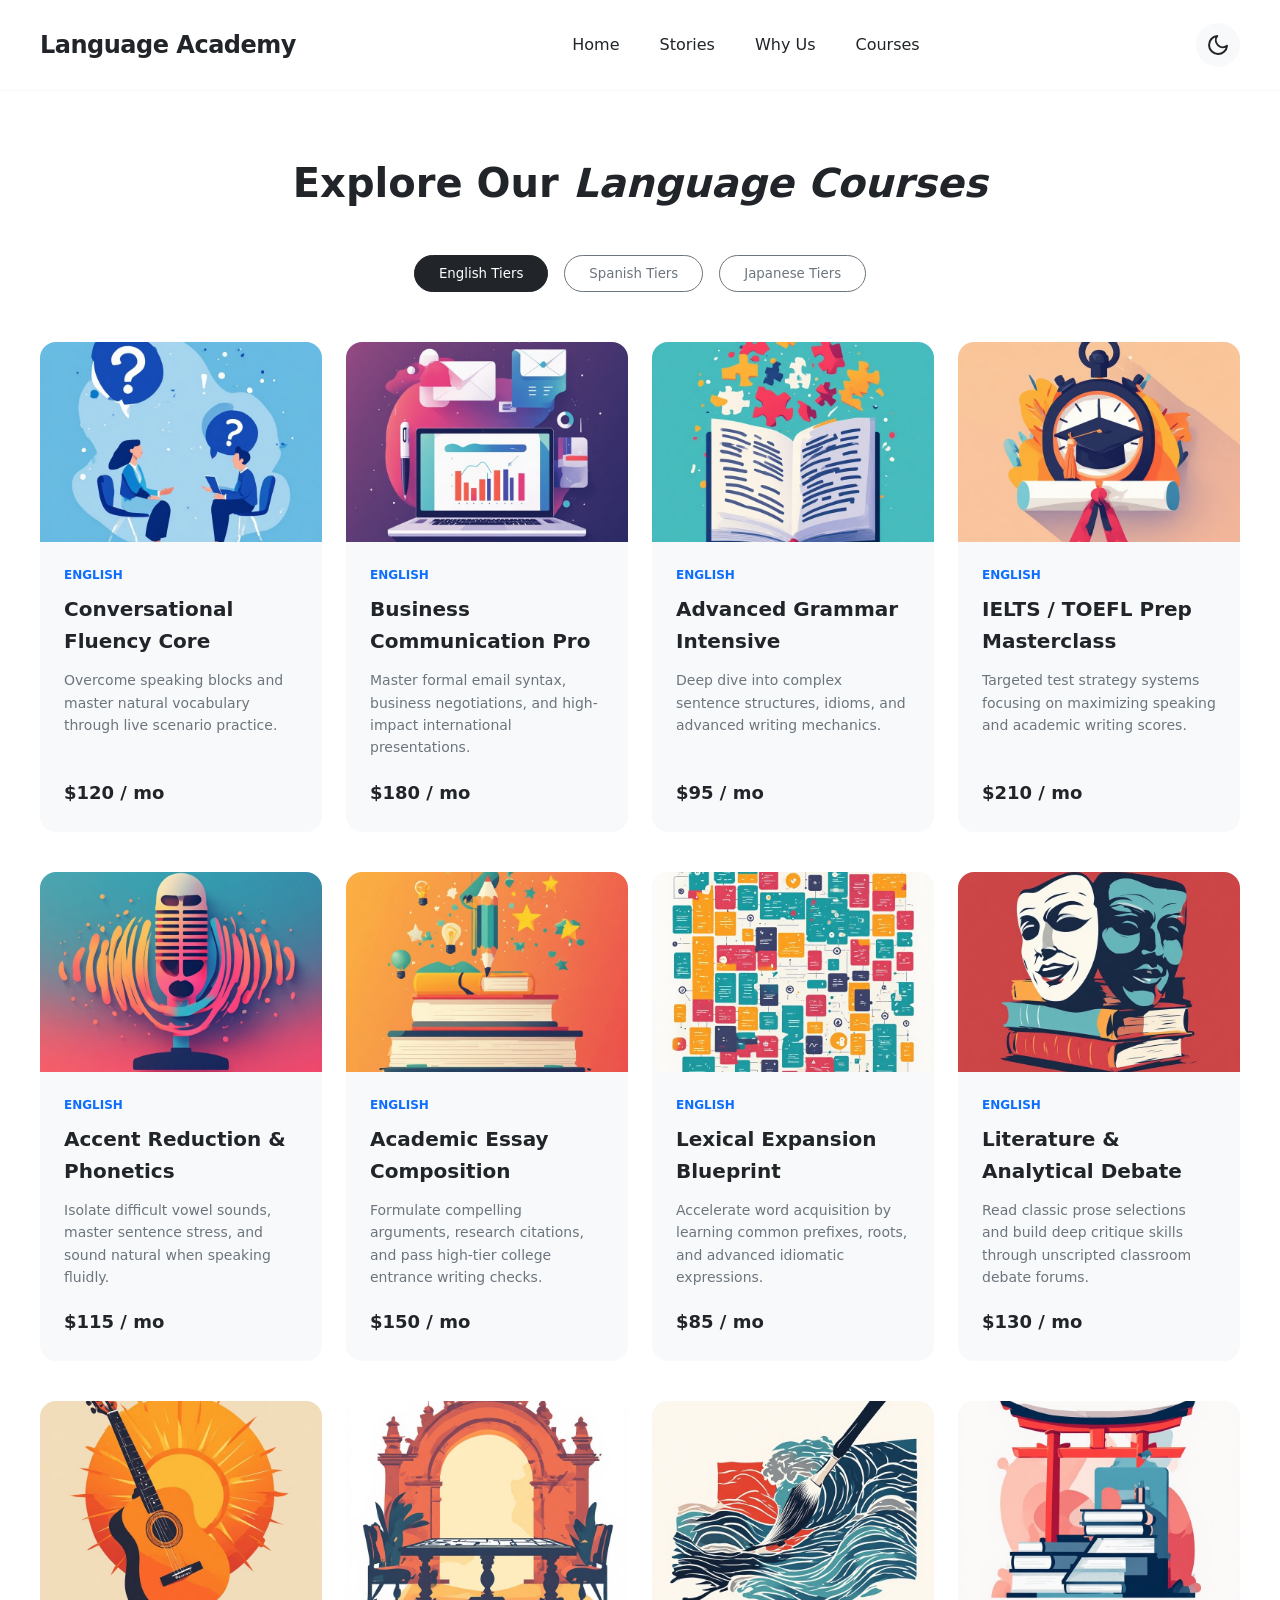
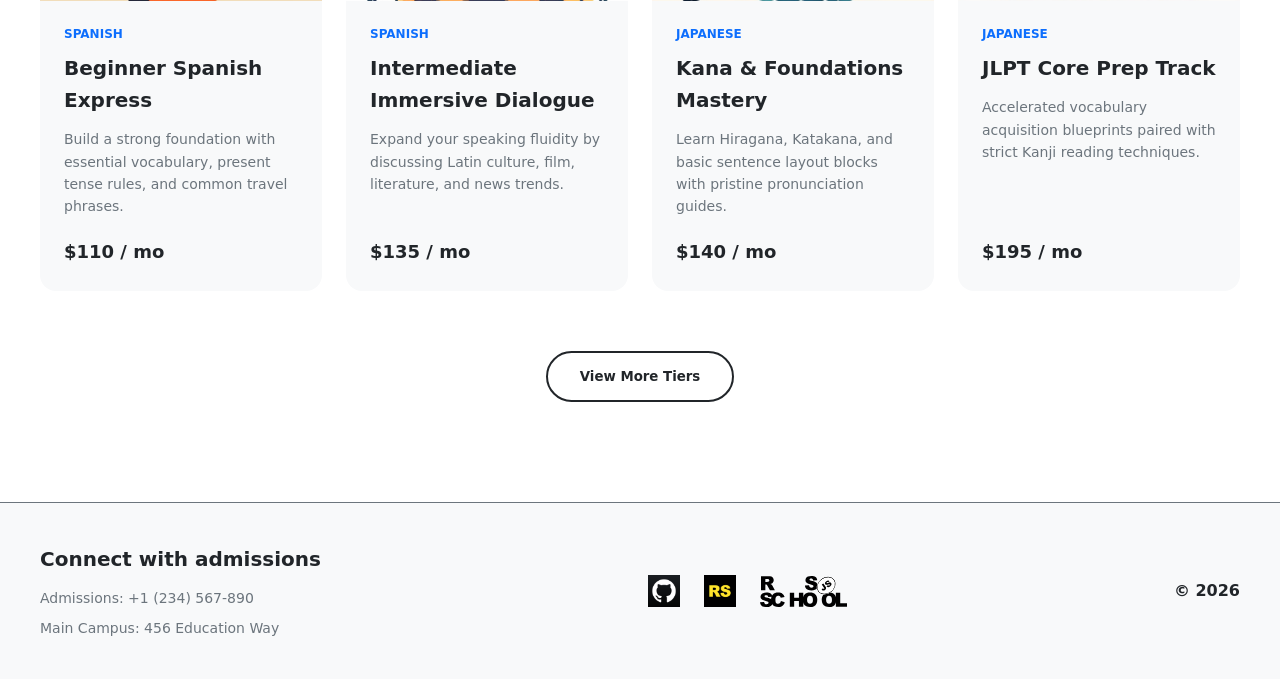
==== language-academy/catalog.html @ f816a1fc "style: add unique course card illustrations" ====
<!DOCTYPE html>
<html lang="en" data-theme="light">
<head>
  <meta charset="UTF-8">
  <meta name="viewport" content="width=device-width, initial-scale=1.0">
  <title>Language Academy - Courses</title>
  <link rel="icon" type="image/png" href="./favicon.png">
  <link rel="stylesheet" href="./css/style.css">
  <script>
    const savedTheme = localStorage.getItem('app-theme') || 'light';
    document.documentElement.setAttribute('data-theme', savedTheme);
  </script>
</head>
<body>

  <header class="header">
    <div class="container header__container">
      <a href="index.html" class="header__logo">Language Academy</a>
      
      <nav class="header__nav">
        <ul class="header__nav-list">
          <li><a href="index.html#hero" class="header__nav-link">Home</a></li>
          <li><a href="index.html#testimonials" class="header__nav-link">Stories</a></li>
          <li><a href="index.html#benefits" class="header__nav-link">Why Us</a></li>
          <li><a href="catalog.html" class="header__nav-link">Courses</a></li>
        </ul>
      </nav>

      <div class="header__controls">
        <button id="theme-btn" class="theme-toggle" aria-label="Toggle display theme">
          <svg class="theme-icon theme-icon--moon" xmlns="http://www.w3.org/2000/svg" viewBox="0 0 24 24" fill="none" stroke="currentColor" stroke-width="2" stroke-linecap="round" stroke-linejoin='round'>
            <path d="M21 12.79A9 9 0 1 1 11.21 3 7 7 0 0 0 21 12.79z"></path>
          </svg>
          <svg class="theme-icon theme-icon--sun" xmlns="http://www.w3.org/2000/svg" viewBox="0 0 24 24" fill="none" stroke="currentColor" stroke-width="2" stroke-linecap="round" stroke-linejoin="round">
            <circle cx="12" cy="12" r="5"></circle>
            <line x1="12" y1="1" x2="12" y2="3"></line>
            <line x1="12" y1="21" x2="12" y2="23"></line>
            <line x1="4.22" y1="4.22" x2="5.64" y2="5.64"></line>
            <line x1="18.36" y1="18.36" x2="19.78" y2="19.78"></line>
            <line x1="1" y1="12" x2="3" y2="12"></line>
            <line x1="21" y1="12" x2="23" y2="12"></line>
            <line x1="4.22" y1="19.78" x2="5.64" y2="18.36"></line>
            <line x1="18.36" y1="5.64" x2="19.78" y2="4.22"></line>
          </svg>
        </button>
        <button class="burger-btn" aria-label="Open mobile navigation menu" aria-expanded="false">
          <span class="burger-btn__line"></span>
          <span class="burger-btn__line"></span>
        </button>
      </div>
    </div>
  </header>

  <main class="main">
    <section class="catalog">
      <div class="container catalog__container">
        <h1 class="catalog__title">Explore Our <em>Language Courses</em></h1>

        <div class="catalog__categories">
          <button class="category-btn active" data-category="english">English Tiers</button>
          <button class="category-btn" data-category="spanish">Spanish Tiers</button>
          <button class="category-btn" data-category="japanese">Japanese Tiers</button>
        </div>

        <div class="catalog__grid">
          <article class="card">
            <div class="card__img-wrapper">
              <img src="./assets/img/cards/image01.jpg" alt="English Speaking Class Session">
            </div>
            <div class="card__content">
              <span class="card__tag">English</span>
              <h2 class="card__title">Conversational Fluency Core</h2>
              <p class="card__desc">Overcome speaking blocks and master natural vocabulary through live scenario practice.</p>
              <div class="card__footer">
                <span class="card__price">$120 / mo</span>
              </div>
            </div>
          </article>
          <article class="card">
            <div class="card__img-wrapper">
              <img src="./assets/img/cards/image02.jpg" alt="Business English Presentation Study">
            </div>
            <div class="card__content">
              <span class="card__tag">English</span>
              <h2 class="card__title">Business Communication Pro</h2>
              <p class="card__desc">Master formal email syntax, business negotiations, and high-impact international presentations.</p>
              <div class="card__footer">
                <span class="card__price">$180 / mo</span>
              </div>
            </div>
          </article>
          <article class="card">
            <div class="card__img-wrapper">
              <img src="./assets/img/cards/image03.jpg" alt="Grammar Intensive Writing Workshop">
            </div>
            <div class="card__content">
              <span class="card__tag">English</span>
              <h2 class="card__title">Advanced Grammar Intensive</h2>
              <p class="card__desc">Deep dive into complex sentence structures, idioms, and advanced writing mechanics.</p>
              <div class="card__footer">
                <span class="card__price">$95 / mo</span>
              </div>
            </div>
          </article>
          <article class="card">
            <div class="card__img-wrapper">
              <img src="./assets/img/cards/image04.jpg" alt="IELTS Exam Preparation Class">
            </div>
            <div class="card__content">
              <span class="card__tag">English</span>
              <h2 class="card__title">IELTS / TOEFL Prep Masterclass</h2>
              <p class="card__desc">Targeted test strategy systems focusing on maximizing speaking and academic writing scores.</p>
              <div class="card__footer">
                <span class="card__price">$210 / mo</span>
              </div>
            </div>
          </article>
          <article class="card">
            <div class="card__img-wrapper">
              <img src="./assets/img/cards/image05.jpg" alt="English Pronunciation Lab">
            </div>
            <div class="card__content">
              <span class="card__tag">English</span>
              <h2 class="card__title">Accent Reduction & Phonetics</h2>
              <p class="card__desc">Isolate difficult vowel sounds, master sentence stress, and sound natural when speaking fluidly.</p>
              <div class="card__footer">
                <span class="card__price">$115 / mo</span>
              </div>
            </div>
          </article>
          <article class="card">
            <div class="card__img-wrapper">
              <img src="./assets/img/cards/image06.jpg" alt="Academic English Writing">
            </div>
            <div class="card__content">
              <span class="card__tag">English</span>
              <h2 class="card__title">Academic Essay Composition</h2>
              <p class="card__desc">Formulate compelling arguments, research citations, and pass high-tier college entrance writing checks.</p>
              <div class="card__footer">
                <span class="card__price">$150 / mo</span>
              </div>
            </div>
          </article>
          <article class="card">
            <div class="card__img-wrapper">
              <img src="./assets/img/cards/image07.jpg" alt="English Vocabulary Booster">
            </div>
            <div class="card__content">
              <span class="card__tag">English</span>
              <h2 class="card__title">Lexical Expansion Blueprint</h2>
              <p class="card__desc">Accelerate word acquisition by learning common prefixes, roots, and advanced idiomatic expressions.</p>
              <div class="card__footer">
                <span class="card__price">$85 / mo</span>
              </div>
            </div>
          </article>
          <article class="card">
            <div class="card__img-wrapper">
              <img src="./assets/img/cards/image08.jpg" alt="English Creative Literature Seminar">
            </div>
            <div class="card__content">
              <span class="card__tag">English</span>
              <h2 class="card__title">Literature & Analytical Debate</h2>
              <p class="card__desc">Read classic prose selections and build deep critique skills through unscripted classroom debate forums.</p>
              <div class="card__footer">
                <span class="card__price">$130 / mo</span>
              </div>
            </div>
          </article>
          <article class="card">
            <div class="card__img-wrapper">
              <img src="./assets/img/cards/image09.jpg" alt="Spanish Beginner Class Circle">
            </div>
            <div class="card__content">
              <span class="card__tag">Spanish</span>
              <h2 class="card__title">Beginner Spanish Express</h2>
              <p class="card__desc">Build a strong foundation with essential vocabulary, present tense rules, and common travel phrases.</p>
              <div class="card__footer">
                <span class="card__price">$110 / mo</span>
              </div>
            </div>
          </article>
          <article class="card">
            <div class="card__img-wrapper">
              <img src="./assets/img/cards/image10.jpg" alt="Intermediate Spanish Discussion Groups">
            </div>
            <div class="card__content">
              <span class="card__tag">Spanish</span>
              <h2 class="card__title">Intermediate Immersive Dialogue</h2>
              <p class="card__desc">Expand your speaking fluidity by discussing Latin culture, film, literature, and news trends.</p>
              <div class="card__footer">
                <span class="card__price">$135 / mo</span>
              </div>
            </div>
          </article>
          <article class="card">
            <div class="card__img-wrapper">
              <img src="./assets/img/cards/image11.jpg" alt="Japanese Hiragana and Katakana Basics">
            </div>
            <div class="card__content">
              <span class="card__tag">Japanese</span>
              <h2 class="card__title">Kana & Foundations Mastery</h2>
              <p class="card__desc">Learn Hiragana, Katakana, and basic sentence layout blocks with pristine pronunciation guides.</p>
              <div class="card__footer">
                <span class="card__price">$140 / mo</span>
              </div>
            </div>
          </article>
          <article class="card">
            <div class="card__img-wrapper">
              <img src="./assets/img/cards/image12.jpg" alt="JLPT Test Prep Vocabulary Study">
            </div>
            <div class="card__content">
              <span class="card__tag">Japanese</span>
              <h2 class="card__title">JLPT Core Prep Track</h2>
              <p class="card__desc">Accelerated vocabulary acquisition blueprints paired with strict Kanji reading techniques.</p>
              <div class="card__footer">
                <span class="card__price">$195 / mo</span>
              </div>
            </div>
          </article>

        </div>
        <div class="catalog__pagination">
          <button class="btn btn--secondary" id="load-more-btn">View More Tiers</button>
        </div>

      </div>
    </section>
  </main>
  <footer class="footer">
    <div class="container footer__container">
      <div class="footer__info">
        <h2 class="footer__title">Connect with admissions</h2>
        <a href="tel:+1234567890" class="footer__link">Admissions: +1 (234) 567-890</a>
        <a href="https://www.google.com/maps/place/Big+Ben/@51.5007325,-0.1272003,17z/data=!3m2!4b1!5s0x47d8e55e300273ad:0x64ade3f4995c75cd!4m6!3m5!1s0x487604c38c8cd1d9:0xb78f2474b9a45aa9!8m2!3d51.5007292!4d-0.1246254!16zL20vMDI2eWRj?entry=ttu&g_ep=EgoyMDI2MDkyMC4wIKXMDSoASAFQAw%3D%3D" target="_blank" rel="noopener noreferrer" class="footer__link">Main Campus: 456 Education Way</a>
      </div>
      <div class="footer-links">
        <a href="https://github.com" target="_blank" rel="noopener noreferrer">
          <img src="./assets/img/footer/github-logo.png" alt="GitHub">
        </a>
        <a href="https://rs.school" target="_blank" rel="noopener noreferrer">
          <img src="./assets/img/footer/rs-school-logo.png" alt="RS School Preschool">
        </a>
        <a href="https://rs.school" target="_blank" rel="noopener noreferrer">
          <img src="./assets/img/footer/rs-school-label.svg" alt="RS School JS Course">
        </a>
      </div>
      <div class="footer-year">© 2026</div>
    </div>
  </footer>
  <script src="./js/theme.js"></script>
</body>
</html>
---- language-academy/css/style.css ----
:root {
  --bg-primary: #ffffff;
  --bg-secondary: #f8f9fa;
  --text-main: #212529;
  --text-muted: #6c757d;
  --btn-border: #6c757d;
  --accent-color: #0d6efd;
  --accent-hover: #0b5ed7;
  --transition-speed: 0.3s;
}

[data-theme="dark"] {
  --bg-primary: #121212;
  --bg-secondary: #1e1e1e;
  --text-main: #f8f9fa;
  --text-muted: #a0a0a0;
  --btn-border: #ffffff;
  --accent-color: #3985ff;
  --accent-hover: #5495ff;
}

* {
  box-sizing: border-box;
  margin: 0;
  padding: 0;
}

html {
  scroll-behavior: smooth;
}

body {
  background-color: var(--bg-primary);
  color: var(--text-main);
  font-family: 'Segoe UI', system-ui, -apple-system, sans-serif;
  line-height: 1.6;
  overflow-x: hidden;
  transition: background-color var(--transition-speed) ease, 
              color var(--transition-speed) ease;
}

.container {
  width: 100%;
  max-width: 1440px;
  margin: 0 auto;
  padding: 0 40px;
}

img {
  max-width: 100%;
  height: auto;
  display: block;
}

a {
  text-decoration: none;
  color: inherit;
}

button {
  cursor: pointer;
  border: none;
  background: none;
  font-family: inherit;
}

.header {
  position: sticky;
  top: 0;
  z-index: 100;
  background-color: var(--bg-primary);
  border-bottom: 1px solid var(--bg-secondary);
}

.header__container {
  display: flex;
  justify-content: space-between;
  align-items: center;
  height: 90px;
}

.header__logo {
  font-size: 24px;
  font-weight: 700;
  letter-spacing: -0.5px;
}

.header__nav-list {
  display: flex;
  list-style: none;
  gap: 40px;
}

.header__nav-link {
  font-weight: 500;
}

.header__controls {
  display: flex;
  align-items: center;
  gap: 20px;
}

.theme-toggle {
  width: 44px;
  height: 44px;
  border-radius: 50%;
  background-color: var(--bg-secondary);
  display: flex;
  align-items: center;
  justify-content: center;
  border: none;
}

.theme-icon {
  width: 24px;
  height: 24px;
  color: var(--text-main);
  transition: transform var(--transition-speed) ease;
}

[data-theme="light"] .theme-icon--sun {
  display: none;
}
[data-theme="light"] .theme-icon--moon {
  display: block;
}

[data-theme="dark"] .theme-icon--moon {
  display: none;
}
[data-theme="dark"] .theme-icon--sun {
  display: block;
}

@media (max-width: 768px) {
  .burger-btn {
    display: flex;
    flex-direction: column;
    justify-content: center;
    gap: 6px;
    width: 44px;
    height: 44px;
    align-items: center;
  }

  .burger-btn__line {
    width: 24px;
    height: 2px;
    background-color: var(--text-main);
    border-radius: 2px;
    display: block;
    transition: background-color var(--transition-speed) ease;
  }
}

.burger-btn {
  display: none;
}

.main {
  display: block;
}

.section {
  padding: 100px 0;
}

.section-title {
  font-size: 40px;
  font-weight: 700;
  margin-bottom: 40px;
  text-align: center;
}

.hero__container {
  display: flex;
  align-items: center;
  min-height: 500px;
}

.hero__content {
  max-width: 600px;
}

.hero__title {
  font-size: 56px;
  line-height: 1.15;
  margin-bottom: 24px;
}

.hero__description {
  font-size: 18px;
  color: var(--text-muted);
  margin-bottom: 32px;
}

.btn {
  display: inline-flex;
  align-items: center;
  justify-content: center;
  padding: 16px 32px;
  border-radius: 30px;
  font-weight: 600;
}

.btn--primary {
  background-color: var(--accent-color);
  color: #ffffff;
}

.slider {
  max-width: 800px;
  margin: 0 auto;
  position: relative;
}

.slide {
  background-color: var(--bg-secondary);
  padding: 40px;
  border-radius: 20px;
  text-align: center;
}

.slide__title {
  font-size: 22px;
  margin-bottom: 4px;
}

.slide__meta {
  font-size: 14px;
  color: var(--accent-color);
  display: block;
  margin-bottom: 20px;
}

.slide__text {
  font-size: 18px;
  font-style: italic;
}

.slider__controls {
  display: flex;
  justify-content: center;
  align-items: center;
  gap: 30px;
  margin-top: 30px;
}

.slider__pagination {
  display: flex;
  gap: 12px;
}

.slider__dot {
  width: 40px;
  height: 4px;
  background-color: var(--text-muted);
  opacity: 0.3;
  border-radius: 2px;
}

.slider__dot.active {
  opacity: 1;
  background-color: var(--accent-color);
}

.catalog {
  padding: 60px 0 100px;
}

.catalog__title {
  font-size: 40px;
  text-align: center;
  margin-bottom: 40px;
}

.catalog__categories {
  display: flex;
  justify-content: center;
  gap: 16px;
  margin-bottom: 50px;
}

.category-btn {
  padding: 10px 24px;
  border: 1px solid var(--btn-border);
  border-radius: 20px;
  font-weight: 500;
  color: var(--btn-border);
}

.category-btn.active {
  background-color: var(--text-main);
  color: var(--bg-primary);
  border-color: var(--text-main);
}

.catalog__grid {
  display: grid;
  grid-template-columns: repeat(4, 1fr);
  gap: 40px 24px;
  margin-bottom: 60px;
}

.card {
  background-color: var(--bg-secondary);
  border-radius: 16px;
  overflow: hidden;
  display: flex;
  flex-direction: column;
}

.card__img-wrapper img {
  width: 100%;
  height: 200px;
  object-fit: cover;
}

.card__content {
  padding: 24px;
  display: flex;
  flex-direction: column;
  flex-grow: 1;
}

.card__tag {
  font-size: 12px;
  font-weight: 700;
  text-transform: uppercase;
  color: var(--accent-color);
  margin-bottom: 8px;
}

.card__title {
  font-size: 20px;
  margin-bottom: 12px;
}

.card__desc {
  font-size: 14px;
  color: var(--text-muted);
  margin-bottom: 20px;
  flex-grow: 1;
}

.card__footer {
  font-weight: 700;
  font-size: 18px;
}

.catalog__pagination {
  display: flex;
  justify-content: center;
}

.footer {
  background-color: var(--bg-secondary);
  padding: 40px 0;
  border-top: 1px solid var(--text-muted);
}

.footer__container {
  display: flex;
  justify-content: space-between;
  align-items: center;
  flex-wrap: wrap;
  gap: 30px;
}

.footer__info {
  display: flex;
  flex-direction: column;
  gap: 8px;
}

.footer__title {
  font-size: 20px;
  margin-bottom: 4px;
}

.footer__link {
  font-size: 14px;
  color: var(--text-muted);
}

.footer-links {
  display: flex;
  align-items: center;
  gap: 24px;
}

.footer-links img {
  height: 32px;
  width: auto;
}

.footer-year {
  font-size: 16px;
  font-weight: 600;
}

@media (max-width: 768px) {
  .container {
    padding: 0 24px;
  }

  .header__container {
    height: 80px;
  }

  .header__nav {
    display: none;
  }

  .burger-btn {
    display: flex;
    flex-direction: column;
    justify-content: space-between;
    width: 28px;
    height: 18px;
  }

  .burger-btn__line {
    width: 100%;
    height: 2px;
    background-color: var(--text-main);
    border-radius: 2px;
  }

  .section {
    padding: 60px 0;
  }

  .hero__container {
    flex-direction: column;
    text-align: center;
    min-height: auto;
  }

  .hero__content {
    max-width: 100%;
  }

  .hero__title {
    font-size: 42px;
  }

  .catalog__grid {
    grid-template-columns: repeat(2, 1fr);
    gap: 30px 20px;
  }

  .footer__container {
    flex-direction: column;
    text-align: center;
    align-items: center;
    gap: 24px;
  }

  .footer__info {
    align-items: center;
  }
}

@media (max-width: 380px) {
  .container {
    padding: 0 16px;
  }

  .hero__title {
    font-size: 32px;
  }

  .hero__description {
    font-size: 16px;
  }

  .section-title {
    font-size: 28px;
  }

  .catalog__categories {
    flex-wrap: wrap;
    gap: 10px;
  }

  .category-btn {
    width: 100%;
    text-align: center;
  }

  .catalog__grid {
    grid-template-columns: 1fr;
    gap: 24px;
  }

  .slide {
    padding: 24px 16px;
  }

  .slide__text {
    font-size: 16px;
  }
}

.header__nav-link,
.theme-toggle,
.btn,
.category-btn,
.card,
.footer__link,
.footer-links a {
  transition: transform 0.25s cubic-bezier(0.25, 0.46, 0.45, 0.94),
              background-color 0.25s ease,
              color 0.25s ease,
              box-shadow 0.25s ease,
              opacity 0.25s ease;
}

.header__nav-link:hover {
  color: var(--accent-color);
  opacity: 0.85;
}

.theme-toggle:hover {
  background-color: var(--text-main);
}
.theme-toggle:hover .theme-icon {
  color: var(--bg-primary);
  transform: rotate(15deg);
}

.btn--primary:hover {
  background-color: var(--accent-hover);
  transform: translateY(-2px);
  box-shadow: 0 4px 12px rgba(13, 110, 253, 0.25);
}

.btn--primary:active {
  transform: translateY(0);
}

.btn--secondary {
  border: 2px solid var(--text-main);
  color: var(--text-main);
  background-color: transparent;
}

.btn--secondary:hover {
  background-color: var(--text-main);
  color: var(--bg-primary);
  border-color: var(--text-main);
  transform: translateY(-2px);
}

.btn--secondary:active {
  transform: translateY(0);
}

.category-btn:hover:not(.active) {
  background-color: var(--bg-secondary);
  border-color: var(--text-main);
  color: var(--text-main);
}

.card:hover {
  transform: translateY(-6px);
  box-shadow: 0 12px 24px rgba(0, 0, 0, 0.08);
}

[data-theme="dark"] .card:hover {
  box-shadow: 0 12px 24px rgba(0, 0, 0, 0.35);
}

.footer__link:hover {
  color: var(--accent-color);
  text-decoration: underline;
}

.footer-links a:hover {
  transform: scale(1.1);
  opacity: 0.8;
}
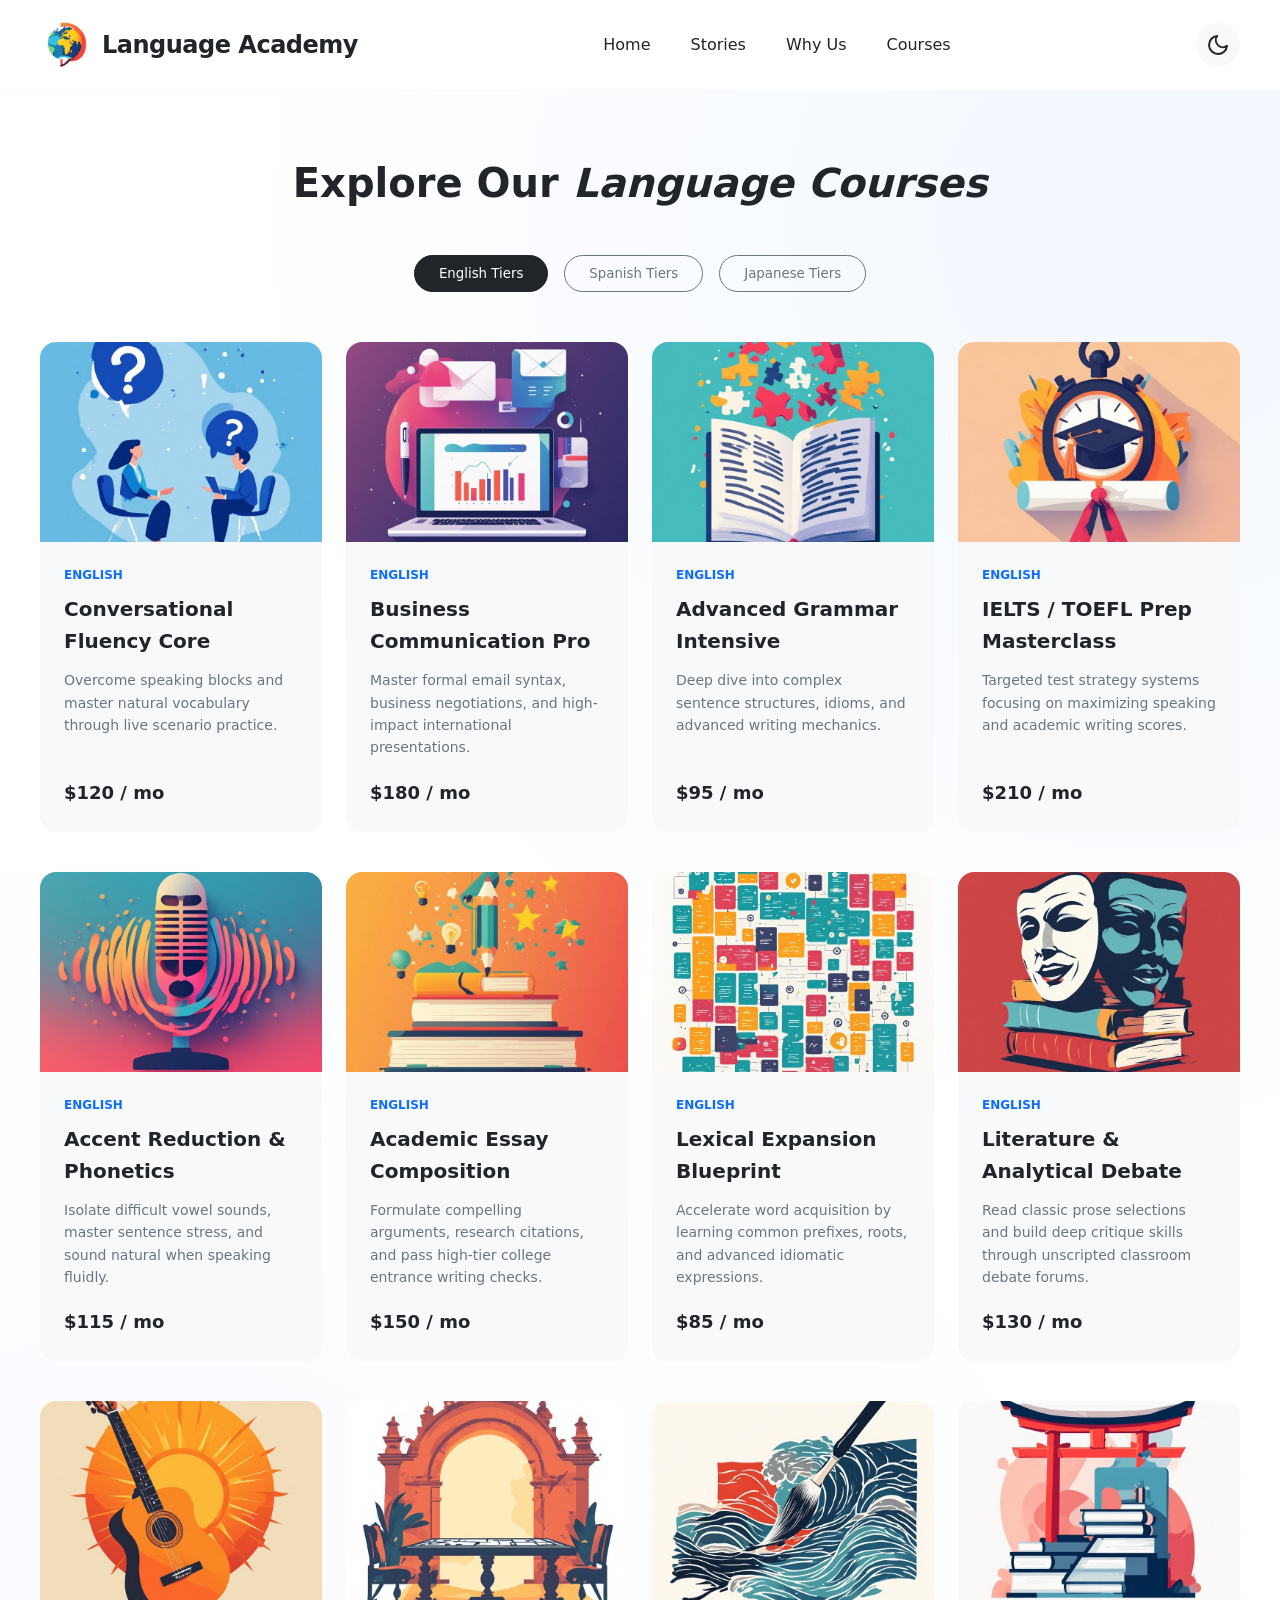
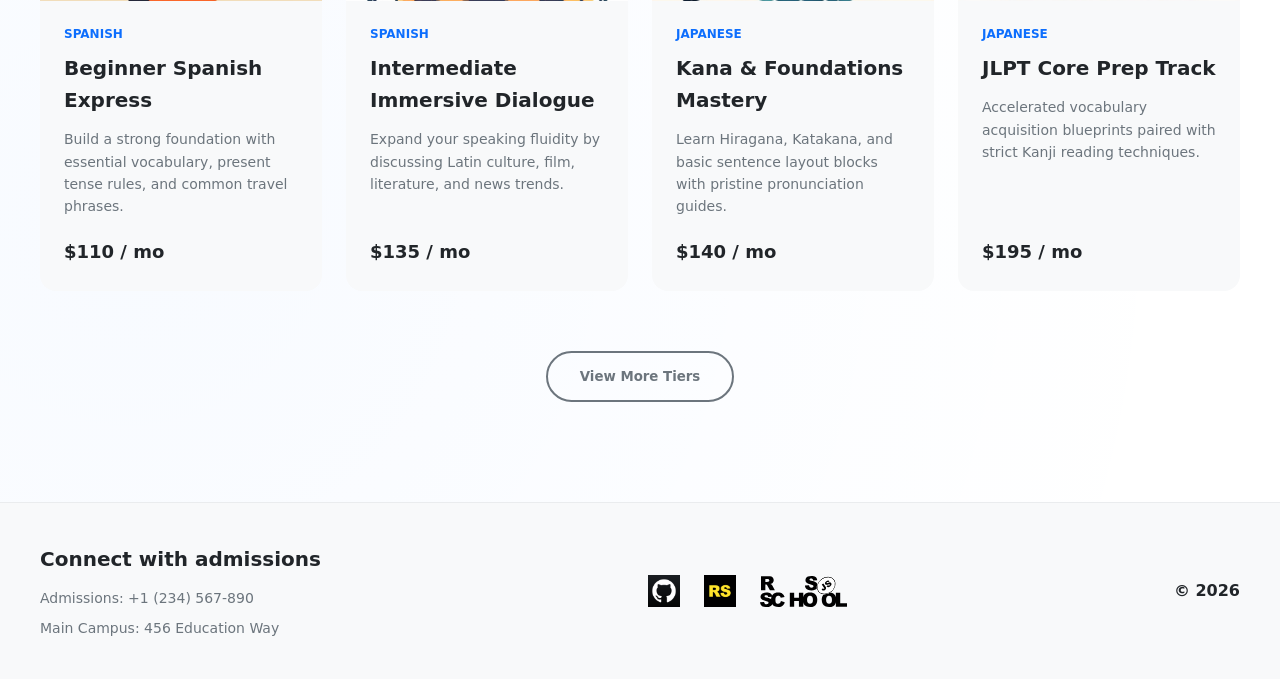
==== commit 8643db59: "style: add logo image to header" ====
--- a/language-academy/catalog.html
+++ b/language-academy/catalog.html
@@ -15,7 +15,10 @@
 
   <header class="header">
     <div class="container header__container">
-      <a href="index.html" class="header__logo">Language Academy</a>
+      <a href="index.html" class="header__logo" aria-label="Language Academy Home">
+        <img src="./assets/img/logo.png" alt="Language Academy logo" class="header__logo-img">
+        <span class="header__logo-text">Language Academy</span>
+      </a>
       
       <nav class="header__nav">
         <ul class="header__nav-list">
--- a/language-academy/css/style.css
+++ b/language-academy/css/style.css
@@ -1,3 +1,4 @@
+/* --- 1. THEME DESIGN PALETTE MATRIX --- */
 :root {
   --bg-primary: #ffffff;
   --bg-secondary: #f8f9fa;
@@ -19,6 +20,7 @@
   --accent-hover: #5495ff;
 }
 
+/* --- 2. UNIVERSAL LAYOUT RESETS --- */
 * {
   box-sizing: border-box;
   margin: 0;
@@ -37,6 +39,13 @@
   overflow-x: hidden;
   transition: background-color var(--transition-speed) ease, 
               color var(--transition-speed) ease;
+  background-image: radial-gradient(circle at 90% 10%, rgba(13, 110, 253, 0.05) 0%, transparent 40%),
+                    radial-gradient(circle at 10% 80%, rgba(13, 110, 253, 0.03) 0%, transparent 50%);
+}
+
+[data-theme="dark"] body {
+  background-image: radial-gradient(circle at 90% 10%, rgba(61, 139, 255, 0.08) 0%, transparent 45%),
+                    radial-gradient(circle at 10% 80%, rgba(61, 139, 255, 0.04) 0%, transparent 50%);
 }
 
 .container {
@@ -64,6 +73,7 @@
   font-family: inherit;
 }
 
+/* --- 3. HEADER LAYOUT STYLES --- */
 .header {
   position: sticky;
   top: 0;
@@ -80,11 +90,21 @@
 }
 
 .header__logo {
+  display: flex;
+  align-items: center;
+  gap: 12px;
   font-size: 24px;
   font-weight: 700;
   letter-spacing: -0.5px;
 }
 
+.header__logo-img {
+  width: 50px;
+  height: 50px;
+  object-fit: contain;
+  border-radius: 8px;
+}
+
 .header__nav-list {
   display: flex;
   list-style: none;
@@ -101,6 +121,11 @@
   gap: 20px;
 }
 
+.burger-btn {
+  display: none;
+}
+
+/* --- 4. INLINE SVG THEME TOGGLE CONTROL --- */
 .theme-toggle {
   width: 44px;
   height: 44px;
@@ -116,54 +141,34 @@
   width: 24px;
   height: 24px;
   color: var(--text-main);
-  transition: transform var(--transition-speed) ease;
-}
-
-[data-theme="light"] .theme-icon--sun {
-  display: none;
-}
-[data-theme="light"] .theme-icon--moon {
-  display: block;
-}
-
-[data-theme="dark"] .theme-icon--moon {
-  display: none;
-}
-[data-theme="dark"] .theme-icon--sun {
-  display: block;
-}
-
-@media (max-width: 768px) {
-  .burger-btn {
-    display: flex;
-    flex-direction: column;
-    justify-content: center;
-    gap: 6px;
-    width: 44px;
-    height: 44px;
-    align-items: center;
-  }
-
-  .burger-btn__line {
-    width: 24px;
-    height: 2px;
-    background-color: var(--text-main);
-    border-radius: 2px;
-    display: block;
-    transition: background-color var(--transition-speed) ease;
-  }
-}
-
-.burger-btn {
-  display: none;
-}
-
+}
+
+[data-theme="light"] .theme-icon--sun { display: none; }
+[data-theme="light"] .theme-icon--moon { display: block; }
+[data-theme="dark"] .theme-icon--moon { display: none; }
+[data-theme="dark"] .theme-icon--sun { display: block; }
+
+/* --- 5. MAIN CONTENT LAYOUT BLOCKS --- */
 .main {
   display: block;
 }
 
 .section {
-  padding: 100px 0;
+  padding: 120px 0;
+  position: relative;
+}
+
+.section:not(:last-of-type)::after {
+  content: '';
+  position: absolute;
+  bottom: 0;
+  left: 50%;
+  transform: translateX(-50%);
+  width: 100px;
+  height: 4px;
+  background-color: var(--accent-color);
+  opacity: 0.2;
+  border-radius: 2px;
 }
 
 .section-title {
@@ -173,14 +178,63 @@
   text-align: center;
 }
 
+.section-title em {
+  font-style: normal;
+  color: var(--accent-color);
+  position: relative;
+}
+
+.section-title em::after {
+  content: '';
+  position: absolute;
+  bottom: -4px;
+  left: 0;
+  width: 100%;
+  height: 4px;
+  background-color: var(--accent-color);
+  opacity: 0.3;
+  border-radius: 2px;
+}
+
+.hero {
+  width: 100%;
+  min-height: 600px;
+  display: flex;
+  align-items: center;
+  position: relative;
+  
+  background-image: linear-gradient(to right, 
+                      var(--bg-primary) calc(50% - 720px), 
+                      transparent calc(50% - 600px), 
+                      transparent calc(50% + 600px), 
+                      var(--bg-primary) calc(50% + 720px)),
+                    url("../assets/img/hero-bg-light.webp");
+                    
+  background-repeat: no-repeat;
+  background-position: center center;
+  background-size: 1440px auto;
+}
+
+[data-theme="dark"] .hero {
+  background-image: linear-gradient(to right, 
+                      var(--bg-primary) calc(50% - 720px), 
+                      transparent calc(50% - 600px), 
+                      transparent calc(50% + 600px), 
+                      var(--bg-primary) calc(50% + 720px)),
+                    url("../assets/img/hero-bg-dark.webp");
+}
+
 .hero__container {
   display: flex;
   align-items: center;
-  min-height: 500px;
+  width: 100%;
 }
 
 .hero__content {
-  max-width: 600px;
+  max-width: 650px;
+  background-color: rgba(var(--bg-primary), 0.85);
+  padding: 30px;
+  border-radius: 20px;
 }
 
 .hero__title {
@@ -191,7 +245,7 @@
 
 .hero__description {
   font-size: 18px;
-  color: var(--text-muted);
+  color: var(--text-main);
   margin-bottom: 32px;
 }
 
@@ -209,21 +263,36 @@
   color: #ffffff;
 }
 
+.btn--secondary {
+  border: 2px solid var(--btn-border);
+  color: var(--btn-border);
+  background-color: transparent;
+}
+
 .slider {
   max-width: 800px;
   margin: 0 auto;
   position: relative;
+  background-color: var(--bg-secondary);
+  border: 1px solid rgba(108, 117, 125, 0.1);
+  padding: 50px;
+  border-radius: 24px;
+  box-shadow: 0 10px 30px rgba(0, 0, 0, 0.02);
+}
+
+[data-theme="dark"] .slider {
+  box-shadow: 0 15px 35px rgba(0, 0, 0, 0.4);
+  border-color: rgba(255, 255, 255, 0.05);
 }
 
 .slide {
-  background-color: var(--bg-secondary);
-  padding: 40px;
-  border-radius: 20px;
   text-align: center;
 }
 
-.slide__title {
+.slide__name {
+  display: block;
   font-size: 22px;
+  font-weight: 700;
   margin-bottom: 4px;
 }
 
@@ -237,6 +306,10 @@
 .slide__text {
   font-size: 18px;
   font-style: italic;
+}
+
+.slider__arrow {
+  color: var(--text-main);
 }
 
 .slider__controls {
@@ -265,6 +338,38 @@
   background-color: var(--accent-color);
 }
 
+.benefits__text, .stats__text {
+  text-align: center;
+  max-width: 700px;
+  margin: 0 auto 40px;
+  color: var(--text-muted);
+}
+
+.benefits__grid, .stats__grid {
+  display: grid;
+  grid-template-columns: repeat(3, 1fr);
+  gap: 30px;
+}
+
+.feature-card {
+  background-color: var(--bg-secondary);
+  padding: 30px;
+  border-radius: 16px;
+  border-left: 4px solid var(--accent-color);
+  box-shadow: 0 4px 15px rgba(0, 0, 0, 0.01);
+}
+
+.feature-card h3 {
+  margin-bottom: 12px;
+  font-size: 20px;
+}
+
+.feature-card p {
+  color: var(--text-muted);
+  font-size: 14px;
+}
+
+/* --- 6. CATALOG PAGES CARD GRID --- */
 .catalog {
   padding: 60px 0 100px;
 }
@@ -333,8 +438,10 @@
 }
 
 .card__title {
+  display: block;
   font-size: 20px;
   margin-bottom: 12px;
+  font-weight: 700;
 }
 
 .card__desc {
@@ -354,10 +461,11 @@
   justify-content: center;
 }
 
+/* --- 7. UNIFORM INTEGRATED FOOTER --- */
 .footer {
   background-color: var(--bg-secondary);
   padding: 40px 0;
-  border-top: 1px solid var(--text-muted);
+  border-top: 1px solid rgba(108, 117, 125, 0.1);
 }
 
 .footer__container {
@@ -400,110 +508,7 @@
   font-weight: 600;
 }
 
-@media (max-width: 768px) {
-  .container {
-    padding: 0 24px;
-  }
-
-  .header__container {
-    height: 80px;
-  }
-
-  .header__nav {
-    display: none;
-  }
-
-  .burger-btn {
-    display: flex;
-    flex-direction: column;
-    justify-content: space-between;
-    width: 28px;
-    height: 18px;
-  }
-
-  .burger-btn__line {
-    width: 100%;
-    height: 2px;
-    background-color: var(--text-main);
-    border-radius: 2px;
-  }
-
-  .section {
-    padding: 60px 0;
-  }
-
-  .hero__container {
-    flex-direction: column;
-    text-align: center;
-    min-height: auto;
-  }
-
-  .hero__content {
-    max-width: 100%;
-  }
-
-  .hero__title {
-    font-size: 42px;
-  }
-
-  .catalog__grid {
-    grid-template-columns: repeat(2, 1fr);
-    gap: 30px 20px;
-  }
-
-  .footer__container {
-    flex-direction: column;
-    text-align: center;
-    align-items: center;
-    gap: 24px;
-  }
-
-  .footer__info {
-    align-items: center;
-  }
-}
-
-@media (max-width: 380px) {
-  .container {
-    padding: 0 16px;
-  }
-
-  .hero__title {
-    font-size: 32px;
-  }
-
-  .hero__description {
-    font-size: 16px;
-  }
-
-  .section-title {
-    font-size: 28px;
-  }
-
-  .catalog__categories {
-    flex-wrap: wrap;
-    gap: 10px;
-  }
-
-  .category-btn {
-    width: 100%;
-    text-align: center;
-  }
-
-  .catalog__grid {
-    grid-template-columns: 1fr;
-    gap: 24px;
-  }
-
-  .slide {
-    padding: 24px 16px;
-  }
-
-  .slide__text {
-    font-size: 16px;
-  }
-}
-
+/* --- 8. HOVER TRANSFORMATIONS --- */
 .header__nav-link,
 .theme-toggle,
 .btn,
@@ -537,15 +542,7 @@
   box-shadow: 0 4px 12px rgba(13, 110, 253, 0.25);
 }
 
-.btn--primary:active {
-  transform: translateY(0);
-}
-
-.btn--secondary {
-  border: 2px solid var(--text-main);
-  color: var(--text-main);
-  background-color: transparent;
-}
+.btn--primary:active { transform: translateY(0); }
 
 .btn--secondary:hover {
   background-color: var(--text-main);
@@ -554,9 +551,7 @@
   transform: translateY(-2px);
 }
 
-.btn--secondary:active {
-  transform: translateY(0);
-}
+.btn--secondary:active { transform: translateY(0); }
 
 .category-btn:hover:not(.active) {
   background-color: var(--bg-secondary);
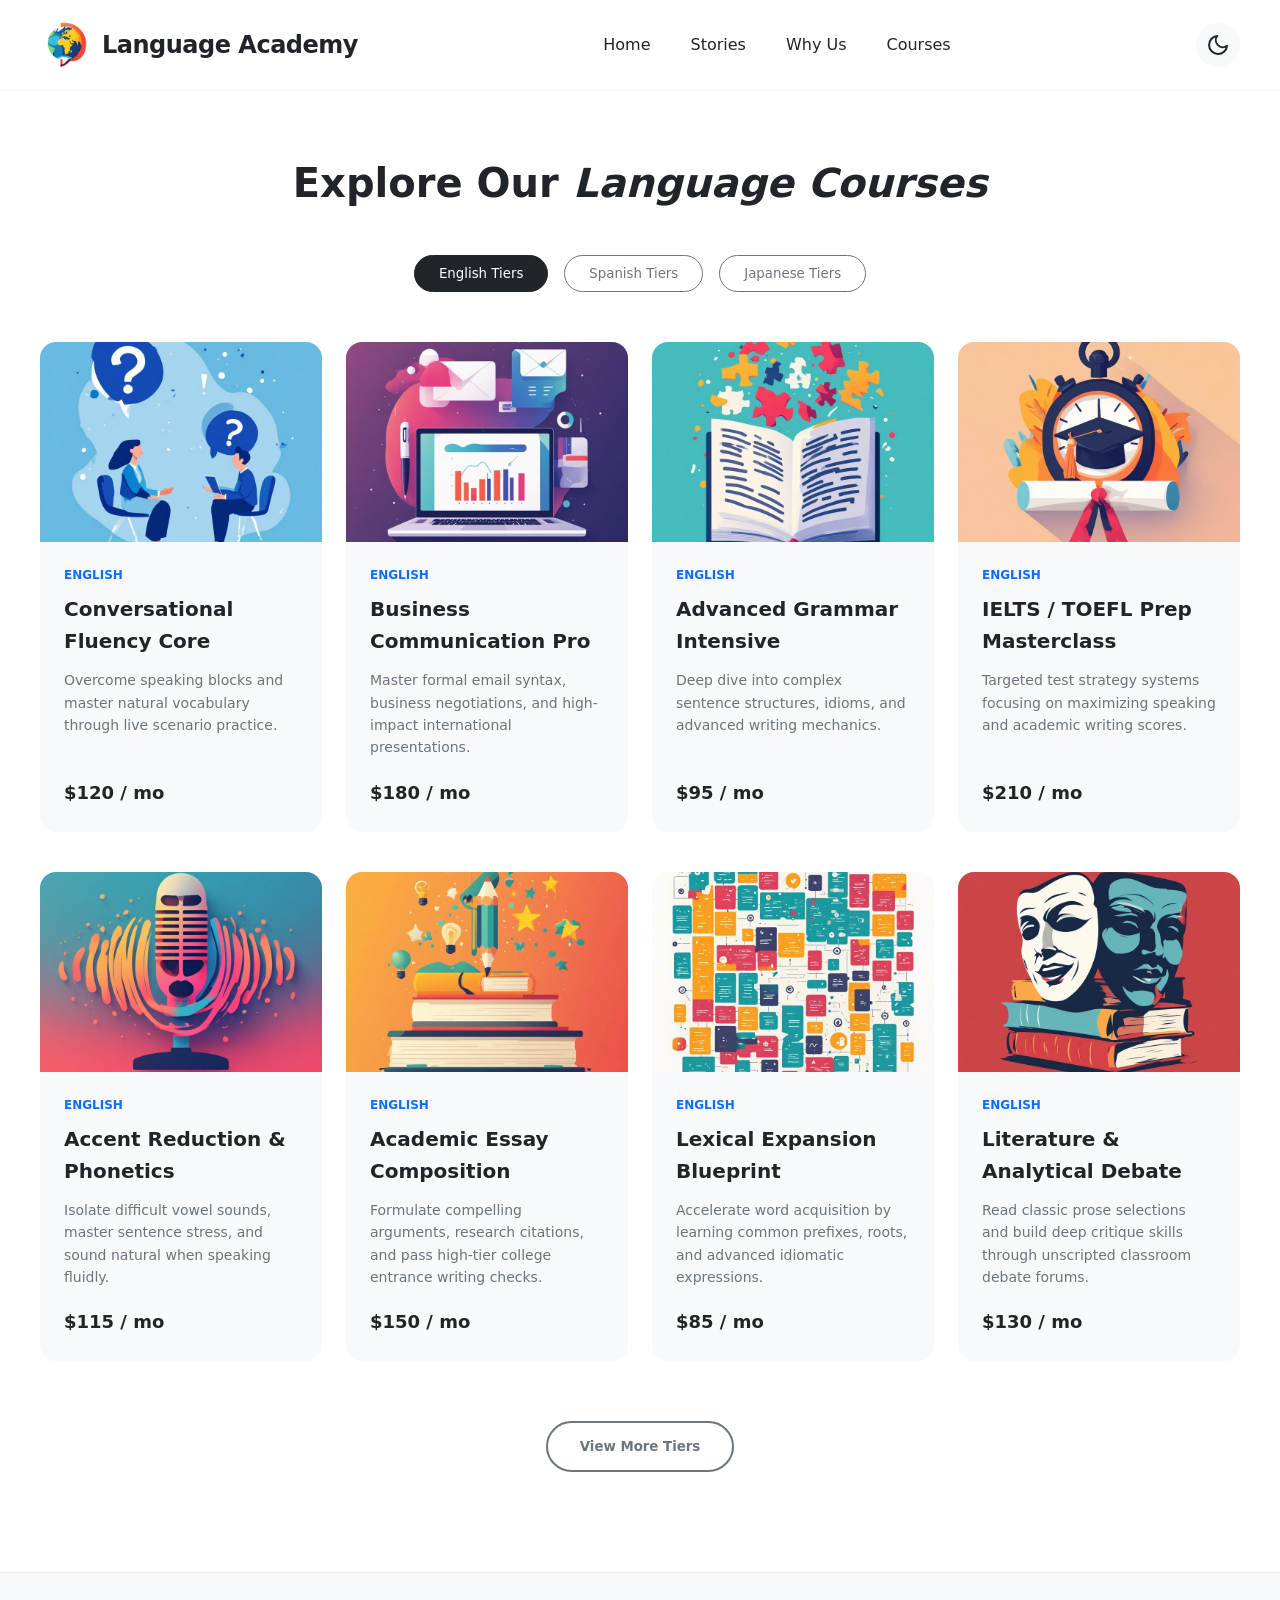
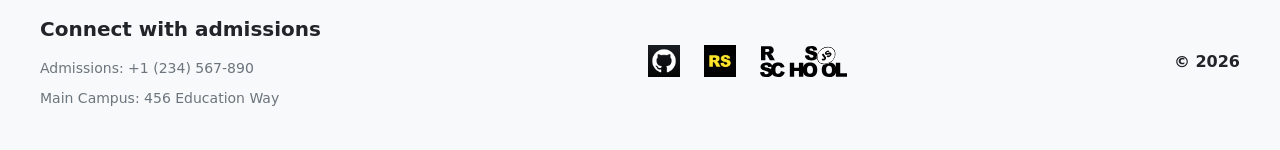
==== commit 08a0ad99: "feat: implement dynamic card generation and category filter switching" ====
--- a/language-academy/catalog.html
+++ b/language-academy/catalog.html
@@ -65,165 +65,7 @@
           <button class="category-btn" data-category="japanese">Japanese Tiers</button>
         </div>
 
-        <div class="catalog__grid">
-          <article class="card">
-            <div class="card__img-wrapper">
-              <img src="./assets/img/cards/image01.jpg" alt="English Speaking Class Session">
-            </div>
-            <div class="card__content">
-              <span class="card__tag">English</span>
-              <h2 class="card__title">Conversational Fluency Core</h2>
-              <p class="card__desc">Overcome speaking blocks and master natural vocabulary through live scenario practice.</p>
-              <div class="card__footer">
-                <span class="card__price">$120 / mo</span>
-              </div>
-            </div>
-          </article>
-          <article class="card">
-            <div class="card__img-wrapper">
-              <img src="./assets/img/cards/image02.jpg" alt="Business English Presentation Study">
-            </div>
-            <div class="card__content">
-              <span class="card__tag">English</span>
-              <h2 class="card__title">Business Communication Pro</h2>
-              <p class="card__desc">Master formal email syntax, business negotiations, and high-impact international presentations.</p>
-              <div class="card__footer">
-                <span class="card__price">$180 / mo</span>
-              </div>
-            </div>
-          </article>
-          <article class="card">
-            <div class="card__img-wrapper">
-              <img src="./assets/img/cards/image03.jpg" alt="Grammar Intensive Writing Workshop">
-            </div>
-            <div class="card__content">
-              <span class="card__tag">English</span>
-              <h2 class="card__title">Advanced Grammar Intensive</h2>
-              <p class="card__desc">Deep dive into complex sentence structures, idioms, and advanced writing mechanics.</p>
-              <div class="card__footer">
-                <span class="card__price">$95 / mo</span>
-              </div>
-            </div>
-          </article>
-          <article class="card">
-            <div class="card__img-wrapper">
-              <img src="./assets/img/cards/image04.jpg" alt="IELTS Exam Preparation Class">
-            </div>
-            <div class="card__content">
-              <span class="card__tag">English</span>
-              <h2 class="card__title">IELTS / TOEFL Prep Masterclass</h2>
-              <p class="card__desc">Targeted test strategy systems focusing on maximizing speaking and academic writing scores.</p>
-              <div class="card__footer">
-                <span class="card__price">$210 / mo</span>
-              </div>
-            </div>
-          </article>
-          <article class="card">
-            <div class="card__img-wrapper">
-              <img src="./assets/img/cards/image05.jpg" alt="English Pronunciation Lab">
-            </div>
-            <div class="card__content">
-              <span class="card__tag">English</span>
-              <h2 class="card__title">Accent Reduction & Phonetics</h2>
-              <p class="card__desc">Isolate difficult vowel sounds, master sentence stress, and sound natural when speaking fluidly.</p>
-              <div class="card__footer">
-                <span class="card__price">$115 / mo</span>
-              </div>
-            </div>
-          </article>
-          <article class="card">
-            <div class="card__img-wrapper">
-              <img src="./assets/img/cards/image06.jpg" alt="Academic English Writing">
-            </div>
-            <div class="card__content">
-              <span class="card__tag">English</span>
-              <h2 class="card__title">Academic Essay Composition</h2>
-              <p class="card__desc">Formulate compelling arguments, research citations, and pass high-tier college entrance writing checks.</p>
-              <div class="card__footer">
-                <span class="card__price">$150 / mo</span>
-              </div>
-            </div>
-          </article>
-          <article class="card">
-            <div class="card__img-wrapper">
-              <img src="./assets/img/cards/image07.jpg" alt="English Vocabulary Booster">
-            </div>
-            <div class="card__content">
-              <span class="card__tag">English</span>
-              <h2 class="card__title">Lexical Expansion Blueprint</h2>
-              <p class="card__desc">Accelerate word acquisition by learning common prefixes, roots, and advanced idiomatic expressions.</p>
-              <div class="card__footer">
-                <span class="card__price">$85 / mo</span>
-              </div>
-            </div>
-          </article>
-          <article class="card">
-            <div class="card__img-wrapper">
-              <img src="./assets/img/cards/image08.jpg" alt="English Creative Literature Seminar">
-            </div>
-            <div class="card__content">
-              <span class="card__tag">English</span>
-              <h2 class="card__title">Literature & Analytical Debate</h2>
-              <p class="card__desc">Read classic prose selections and build deep critique skills through unscripted classroom debate forums.</p>
-              <div class="card__footer">
-                <span class="card__price">$130 / mo</span>
-              </div>
-            </div>
-          </article>
-          <article class="card">
-            <div class="card__img-wrapper">
-              <img src="./assets/img/cards/image09.jpg" alt="Spanish Beginner Class Circle">
-            </div>
-            <div class="card__content">
-              <span class="card__tag">Spanish</span>
-              <h2 class="card__title">Beginner Spanish Express</h2>
-              <p class="card__desc">Build a strong foundation with essential vocabulary, present tense rules, and common travel phrases.</p>
-              <div class="card__footer">
-                <span class="card__price">$110 / mo</span>
-              </div>
-            </div>
-          </article>
-          <article class="card">
-            <div class="card__img-wrapper">
-              <img src="./assets/img/cards/image10.jpg" alt="Intermediate Spanish Discussion Groups">
-            </div>
-            <div class="card__content">
-              <span class="card__tag">Spanish</span>
-              <h2 class="card__title">Intermediate Immersive Dialogue</h2>
-              <p class="card__desc">Expand your speaking fluidity by discussing Latin culture, film, literature, and news trends.</p>
-              <div class="card__footer">
-                <span class="card__price">$135 / mo</span>
-              </div>
-            </div>
-          </article>
-          <article class="card">
-            <div class="card__img-wrapper">
-              <img src="./assets/img/cards/image11.jpg" alt="Japanese Hiragana and Katakana Basics">
-            </div>
-            <div class="card__content">
-              <span class="card__tag">Japanese</span>
-              <h2 class="card__title">Kana & Foundations Mastery</h2>
-              <p class="card__desc">Learn Hiragana, Katakana, and basic sentence layout blocks with pristine pronunciation guides.</p>
-              <div class="card__footer">
-                <span class="card__price">$140 / mo</span>
-              </div>
-            </div>
-          </article>
-          <article class="card">
-            <div class="card__img-wrapper">
-              <img src="./assets/img/cards/image12.jpg" alt="JLPT Test Prep Vocabulary Study">
-            </div>
-            <div class="card__content">
-              <span class="card__tag">Japanese</span>
-              <h2 class="card__title">JLPT Core Prep Track</h2>
-              <p class="card__desc">Accelerated vocabulary acquisition blueprints paired with strict Kanji reading techniques.</p>
-              <div class="card__footer">
-                <span class="card__price">$195 / mo</span>
-              </div>
-            </div>
-          </article>
-
-        </div>
+        <div class="catalog__grid"></div>
         <div class="catalog__pagination">
           <button class="btn btn--secondary" id="load-more-btn">View More Tiers</button>
         </div>
@@ -253,5 +95,6 @@
     </div>
   </footer>
   <script src="./js/theme.js"></script>
+  <script src="./js/catalog.js"></script>
 </body>
 </html>
--- a/language-academy/css/style.css
+++ b/language-academy/css/style.css
@@ -39,13 +39,6 @@
   overflow-x: hidden;
   transition: background-color var(--transition-speed) ease, 
               color var(--transition-speed) ease;
-  background-image: radial-gradient(circle at 90% 10%, rgba(13, 110, 253, 0.05) 0%, transparent 40%),
-                    radial-gradient(circle at 10% 80%, rgba(13, 110, 253, 0.03) 0%, transparent 50%);
-}
-
-[data-theme="dark"] body {
-  background-image: radial-gradient(circle at 90% 10%, rgba(61, 139, 255, 0.08) 0%, transparent 45%),
-                    radial-gradient(circle at 10% 80%, rgba(61, 139, 255, 0.04) 0%, transparent 50%);
 }
 
 .container {
@@ -577,3 +570,148 @@
   transform: scale(1.1);
   opacity: 0.8;
 }
+
+/* --- 9. RESPONSIVE MEDIA BREAKPOINTS (OVERLAP-PROOF FIXED MATRIX) --- */
+
+@media (max-width: 1200px) {
+  .catalog__grid {
+    grid-template-columns: repeat(3, 1fr);
+    gap: 24px;
+  }
+}
+
+@media (max-width: 768px) {
+  .container { 
+    padding: 0 24px; 
+  }
+  
+  .header__container { 
+    height: 80px; 
+  }
+  
+  .header__nav { 
+    display: none; 
+  }
+  
+  .header__controls {
+    gap: 16px;
+  }
+
+  .burger-btn {
+    display: flex;
+    flex-direction: column;
+    justify-content: center;
+    gap: 6px;
+    width: 44px;
+    height: 44px;
+    align-items: center;
+  }
+
+  .burger-btn__line {
+    width: 24px;
+    height: 2px;
+    background-color: var(--text-main);
+    border-radius: 2px;
+    display: block;
+  }
+
+  .section { 
+    padding: 60px 0; 
+  }
+  
+  .hero {
+    background-image: url("../assets/img/hero-bg-light.webp");
+    background-position: center bottom;
+    background-size: cover;
+    padding-bottom: 340px;
+    min-height: auto;
+  }
+  
+  [data-theme="dark"] .hero {
+    background-image: url("../assets/img/hero-bg-dark.webp");
+  }
+  
+  .hero__container {
+    grid-template-columns: 1fr;
+    text-align: center;
+  }
+  
+  .hero__content { 
+    max-width: 100%; 
+    margin: 0 auto;
+  }
+  
+  .hero__title { 
+    font-size: 38px; 
+  }
+  
+  .benefits__grid, 
+  .stats__grid {
+    grid-template-columns: 1fr;
+    gap: 24px;
+  }
+  
+  .feature-card {
+    width: 100%;
+    border-left: 4px solid var(--accent-color);
+  }
+  
+  .catalog__grid {
+    grid-template-columns: repeat(2, 1fr);
+    gap: 30px 20px;
+  }
+  
+  .footer__container {
+    flex-direction: column;
+    text-align: center;
+    align-items: center;
+    gap: 24px;
+  }
+
+  .footer__info { 
+    align-items: center; 
+  }
+}
+
+@media (max-width: 480px) {
+  .catalog__grid {
+    grid-template-columns: 1fr;
+    gap: 24px;
+  }
+}
+
+@media (max-width: 380px) {
+  .container { 
+    padding: 0 16px; 
+  }
+  
+  .hero__title { 
+    font-size: 32px; 
+  }
+  
+  .hero__description { 
+    font-size: 16px; 
+  }
+  
+  .section-title { 
+    font-size: 28px; 
+  }
+  
+  .catalog__categories {
+    flex-wrap: wrap;
+    gap: 10px;
+  }
+
+  .category-btn { 
+    width: 100%; 
+    text-align: center; 
+  }
+
+  .slide { 
+    padding: 24px 16px; 
+  }
+  
+  .slide__text { 
+    font-size: 16px; 
+  }
+}
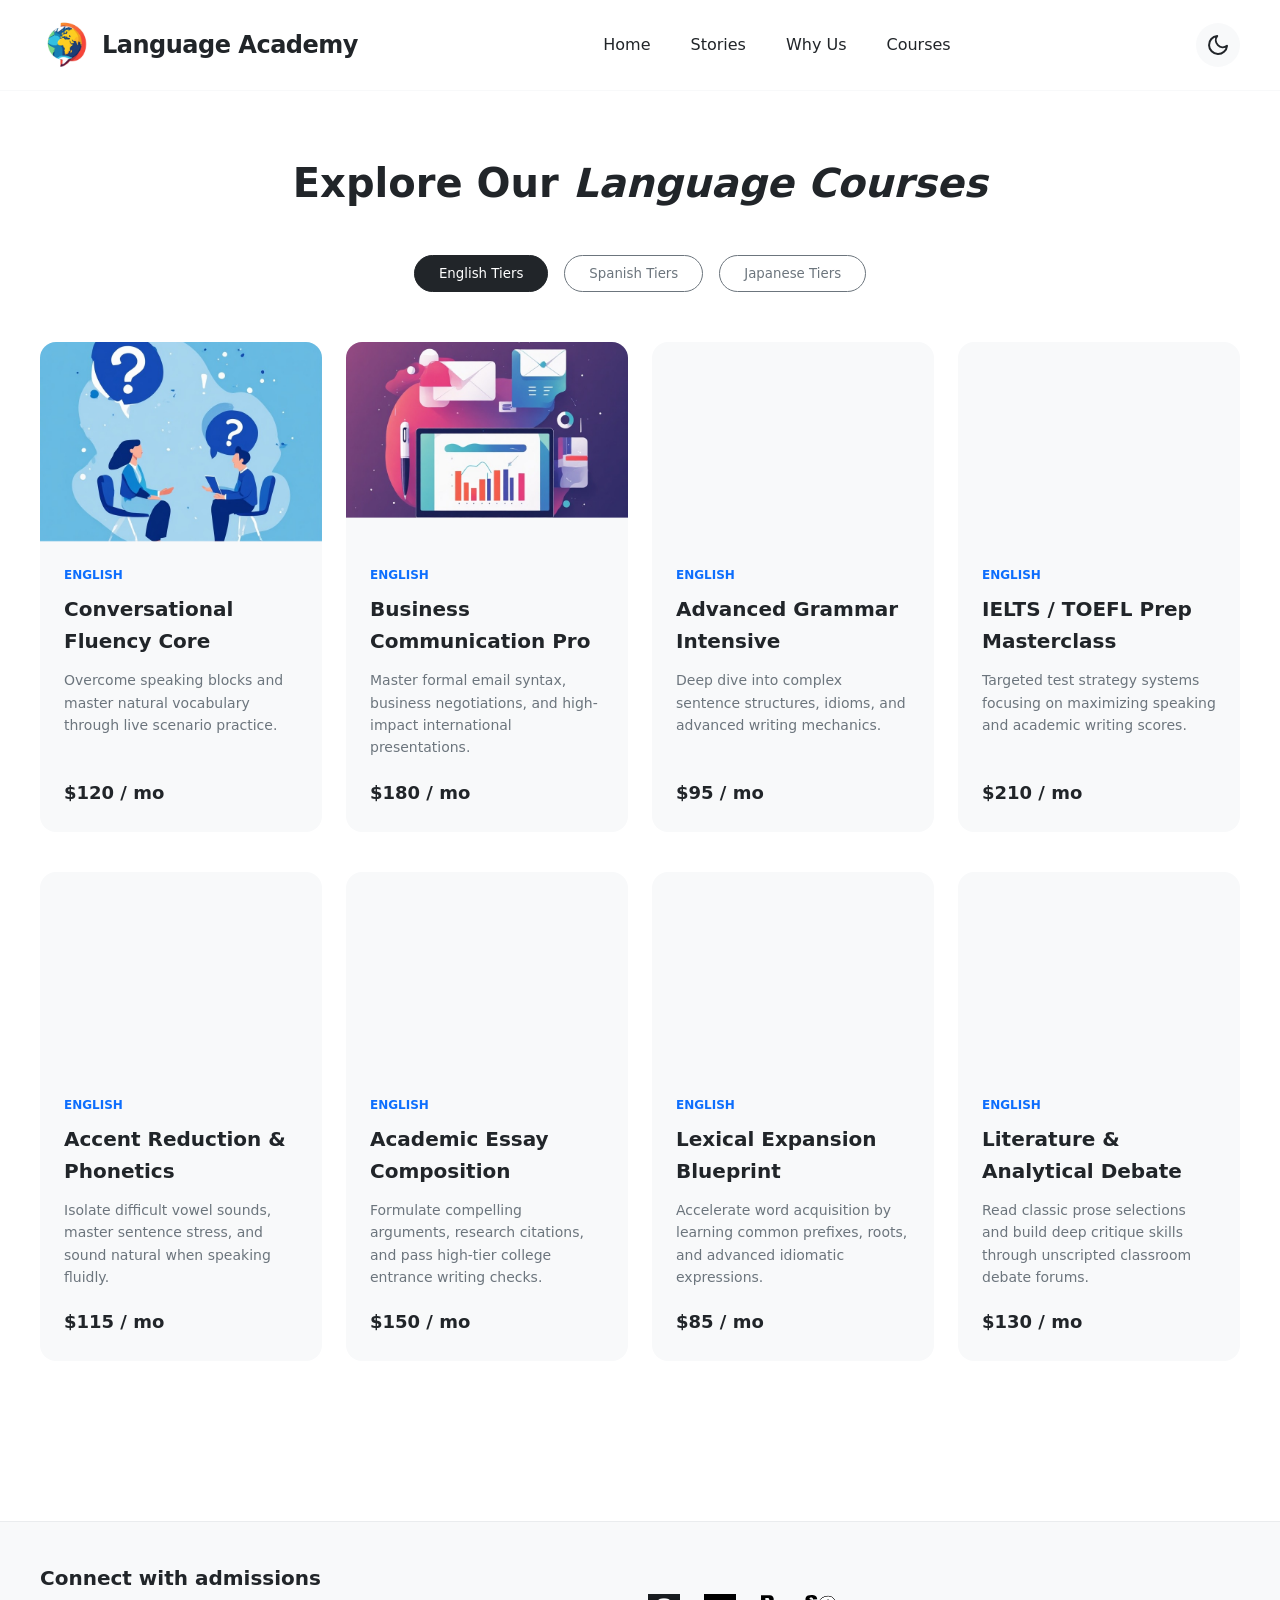
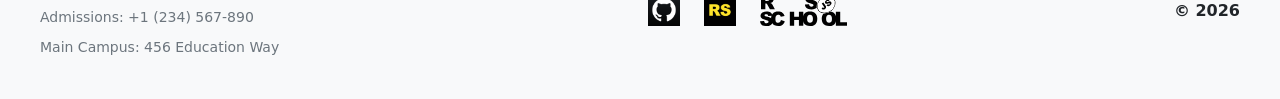
==== commit 043335ff: "feat: build centralized interactive item modal structure" ====
--- a/language-academy/catalog.html
+++ b/language-academy/catalog.html
@@ -94,6 +94,15 @@
       <div class="footer-year">© 2026</div>
     </div>
   </footer>
+
+  <div class="modal-overlay" id="course-modal" aria-hidden="true">
+    <div class="modal-container">
+      <button class="modal-close" aria-label="Close modal window">&times;</button>
+      <div id="modal-dynamic-content">
+      </div>
+    </div>
+  </div>
+
   <script src="./js/theme.js"></script>
   <script src="./js/catalog.js"></script>
 </body>
--- a/language-academy/css/style.css
+++ b/language-academy/css/style.css
@@ -262,25 +262,26 @@
   background-color: transparent;
 }
 
-.slider {
-  max-width: 800px;
-  margin: 0 auto;
-  position: relative;
+.slider__track-wrapper {
+  width: 100%;
+  overflow: hidden;
+  border-radius: 24px;
+}
+
+.slider__track {
+  display: flex;
+  width: 100%;
+  transition: transform 0.5s cubic-bezier(0.25, 0.46, 0.45, 0.94);
+}
+
+.slide {
+  flex: 0 0 100%;
+  width: 100%;
   background-color: var(--bg-secondary);
-  border: 1px solid rgba(108, 117, 125, 0.1);
-  padding: 50px;
-  border-radius: 24px;
-  box-shadow: 0 10px 30px rgba(0, 0, 0, 0.02);
-}
-
-[data-theme="dark"] .slider {
-  box-shadow: 0 15px 35px rgba(0, 0, 0, 0.4);
-  border-color: rgba(255, 255, 255, 0.05);
-}
-
-.slide {
+  padding: 40px;
   text-align: center;
 }
+
 
 .slide__name {
   display: block;
@@ -585,12 +586,32 @@
     padding: 0 24px; 
   }
   
-  .header__container { 
-    height: 80px; 
-  }
-  
-  .header__nav { 
-    display: none; 
+.header__nav { 
+    display: block; 
+    position: fixed;
+    top: 90px;
+    left: 100%; 
+    width: 100%;
+    height: calc(100vh - 90px);
+    background-color: var(--bg-primary);
+    z-index: 99;
+    transition: left var(--transition-speed) ease-in-out; 
+    padding: 40px;
+  }
+  
+  .header__nav.open {
+    left: 0; 
+  }
+
+  .header__nav-list {
+    flex-direction: column;
+    align-items: center;
+    gap: 40px;
+    margin-top: 40px;
+  }
+
+  .header__nav-link {
+    font-size: 32px; 
   }
   
   .header__controls {
@@ -605,14 +626,24 @@
     width: 44px;
     height: 44px;
     align-items: center;
-  }
-
-  .burger-btn__line {
+    transition: transform 0.25s var(--transition-speed) ease;
+  }
+
+.burger-btn__line {
     width: 24px;
     height: 2px;
     background-color: var(--text-main);
     border-radius: 2px;
     display: block;
+    transition: transform var(--transition-speed) ease, background-color var(--transition-speed) ease;
+  }
+
+  .burger-btn.open .burger-btn__line:nth-child(1) {
+    transform: translateY(4px) rotate(45deg);
+  }
+
+  .burger-btn.open .burger-btn__line:nth-child(2) {
+    transform: translateY(-4px) rotate(-45deg);
   }
 
   .section { 
@@ -714,4 +745,118 @@
   .slide__text { 
     font-size: 16px; 
   }
+}
+
+/* --- 10. INTERACTIVE CENTRAL MODAL SHELL STYLES --- */
+
+.modal-overlay {
+  position: fixed;
+  top: 0;
+  left: 0;
+  width: 100vw;
+  height: 100vh;
+  background-color: rgba(0, 0, 0, 0.6);
+  backdrop-filter: blur(4px);
+  z-index: 200;
+  display: flex;
+  align-items: center;
+  justify-content: center;
+  opacity: 0;
+  pointer-events: none;
+  transition: opacity var(--transition-speed) ease-in-out;
+}
+
+.modal-overlay.open {
+  opacity: 1;
+  pointer-events: auto;
+}
+
+.modal-container {
+  background-color: var(--bg-primary);
+  color: var(--text-main);
+  width: 90%;
+  max-width: 650px;
+  padding: 40px;
+  border-radius: 24px;
+  position: relative;
+  box-shadow: 0 20px 50px rgba(0, 0, 0, 0.3);
+  transform: translateY(-20px);
+  transition: transform var(--transition-speed) ease-in-out;
+}
+
+.modal-overlay.open .modal-container {
+  transform: translateY(0);
+}
+
+.modal-close {
+  position: absolute;
+  top: 20px;
+  right: 24px;
+  font-size: 32px;
+  line-height: 1;
+  color: var(--text-muted);
+  transition: color var(--transition-speed) ease;
+}
+
+.modal-close:hover {
+  color: var(--text-main);
+}
+
+.modal-body-wrapper {
+  display: grid;
+  grid-template-columns: 220px 1fr;
+  gap: 30px;
+  align-items: start;
+}
+
+.modal__img-wrapper img {
+  width: 220px;
+  height: 220px;
+  object-fit: cover;
+  border-radius: 16px;
+  box-shadow: 0 4px 15px rgba(0, 0, 0, 0.05);
+}
+
+.modal__details {
+  display: flex;
+  flex-direction: column;
+  gap: 16px;
+}
+
+.modal__meta-group {
+  display: flex;
+  flex-direction: column;
+  gap: 6px;
+  background-color: var(--bg-secondary);
+  padding: 16px;
+  border-radius: 12px;
+  font-size: 14px;
+}
+
+.modal__meta-item strong {
+  color: var(--accent-color);
+}
+
+@media (max-width: 768px) {
+.modal-body-wrapper {
+    grid-template-columns: 1fr;
+    gap: 24px;
+    justify-items: center;
+  }
+
+  .modal__img-wrapper img {
+    width: 180px;
+    height: 180px;
+  }
+}
+
+.modal-title {
+  font-size: 28px;
+  font-weight: 700;
+  line-height: 1.2;
+}
+
+.modal-desc {
+  font-size: 15px;
+  color: var(--text-muted);
 }
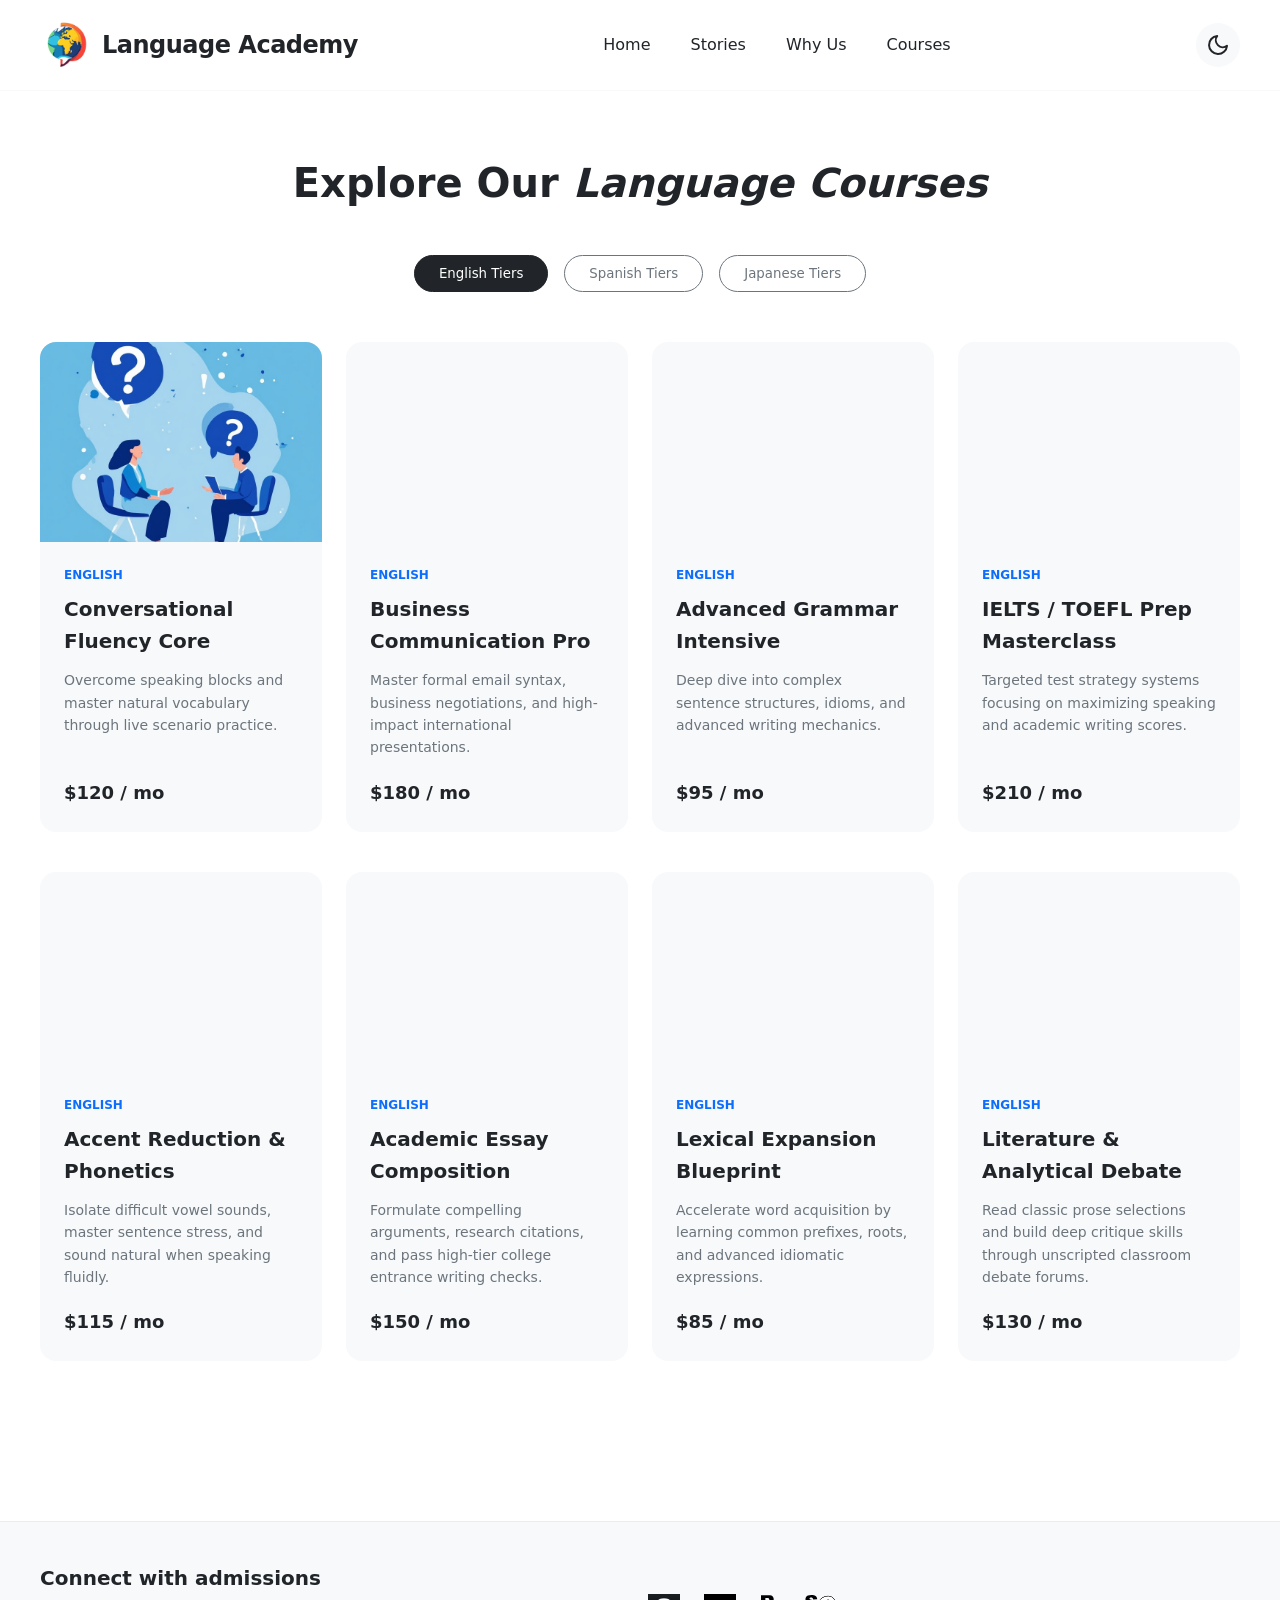
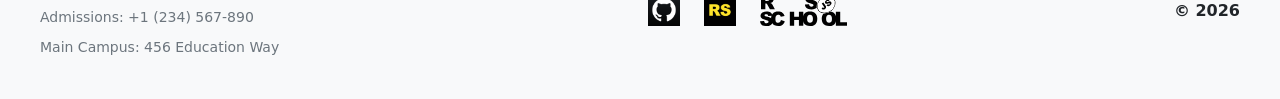
==== commit ab3689c7: "feat: connect dynamic pricing modifier parameters to item modals" ====
--- a/language-academy/catalog.html
+++ b/language-academy/catalog.html
@@ -95,7 +95,7 @@
     </div>
   </footer>
 
-  <div class="modal-overlay" id="course-modal" aria-hidden="true">
+  <div class="modal-overlay" id="course-modal">
     <div class="modal-container">
       <button class="modal-close" aria-label="Close modal window">&times;</button>
       <div id="modal-dynamic-content">
--- a/language-academy/css/style.css
+++ b/language-academy/css/style.css
@@ -820,7 +820,7 @@
 .modal__details {
   display: flex;
   flex-direction: column;
-  gap: 16px;
+  gap: 14px;
 }
 
 .modal__meta-group {
@@ -838,17 +838,24 @@
 }
 
 @media (max-width: 768px) {
-.modal-body-wrapper {
+  .modal-body-wrapper {
     grid-template-columns: 1fr;
-    gap: 24px;
+    gap: 14px;
     justify-items: center;
   }
 
   .modal__img-wrapper img {
-    width: 180px;
-    height: 180px;
-  }
-}
+    width: 120px;
+    height: 120px;
+  }
+}
+
+@media (max-width: 480px) {
+  .modal__img-wrapper img {
+    display: none;
+  }
+}
+
 
 .modal-title {
   font-size: 28px;
@@ -859,4 +866,52 @@
 .modal-desc {
   font-size: 15px;
   color: var(--text-muted);
+}
+
+/* --- 11. INTERACTIVE MODAL PARAMETER OPTIONS STYLES --- */
+
+.modal__options-group {
+  display: flex;
+  flex-direction: column;
+  gap: 10px;
+  margin-top: 4px;
+}
+
+.modal__options-label {
+  font-size: 12px;
+  font-weight: 600;
+  color: var(--text-muted);
+}
+
+.modal__options-row {
+  display: flex;
+  flex-direction: column; /* FORCES CLEAN VERTICAL BUTTON STACK ALIGNMENT */
+  gap: 10px;
+  align-items: flex-start; /* Aligns buttons neatly to the left side */
+}
+
+.modal__option-btn {
+  padding: 6px 20px;
+  border: 1px solid var(--btn-border);
+  border-radius: 20px;
+  font-size: 12px;
+  font-weight: 500;
+  color: var(--text-main);
+  background-color: transparent;
+  width: 100%;            /* Allows buttons to cleanly fill container space visually */
+  max-width: 320px;       /* Keeps them perfectly proportioned and bounded */
+  text-align: left;       /* Left-aligns typography content for vertical menu stacks */
+  transition: all var(--transition-speed) ease;
+}
+
+.modal__option-btn.active {
+  background-color: var(--accent-color);
+  color: #ffffff;
+  border-color: var(--accent-color);
+  box-shadow: 0 4px 10px rgba(13, 110, 253, 0.2);
+}
+
+.modal__option-btn:hover:not(.active) {
+  border-color: var(--accent-color);
+  color: var(--accent-color);
 }
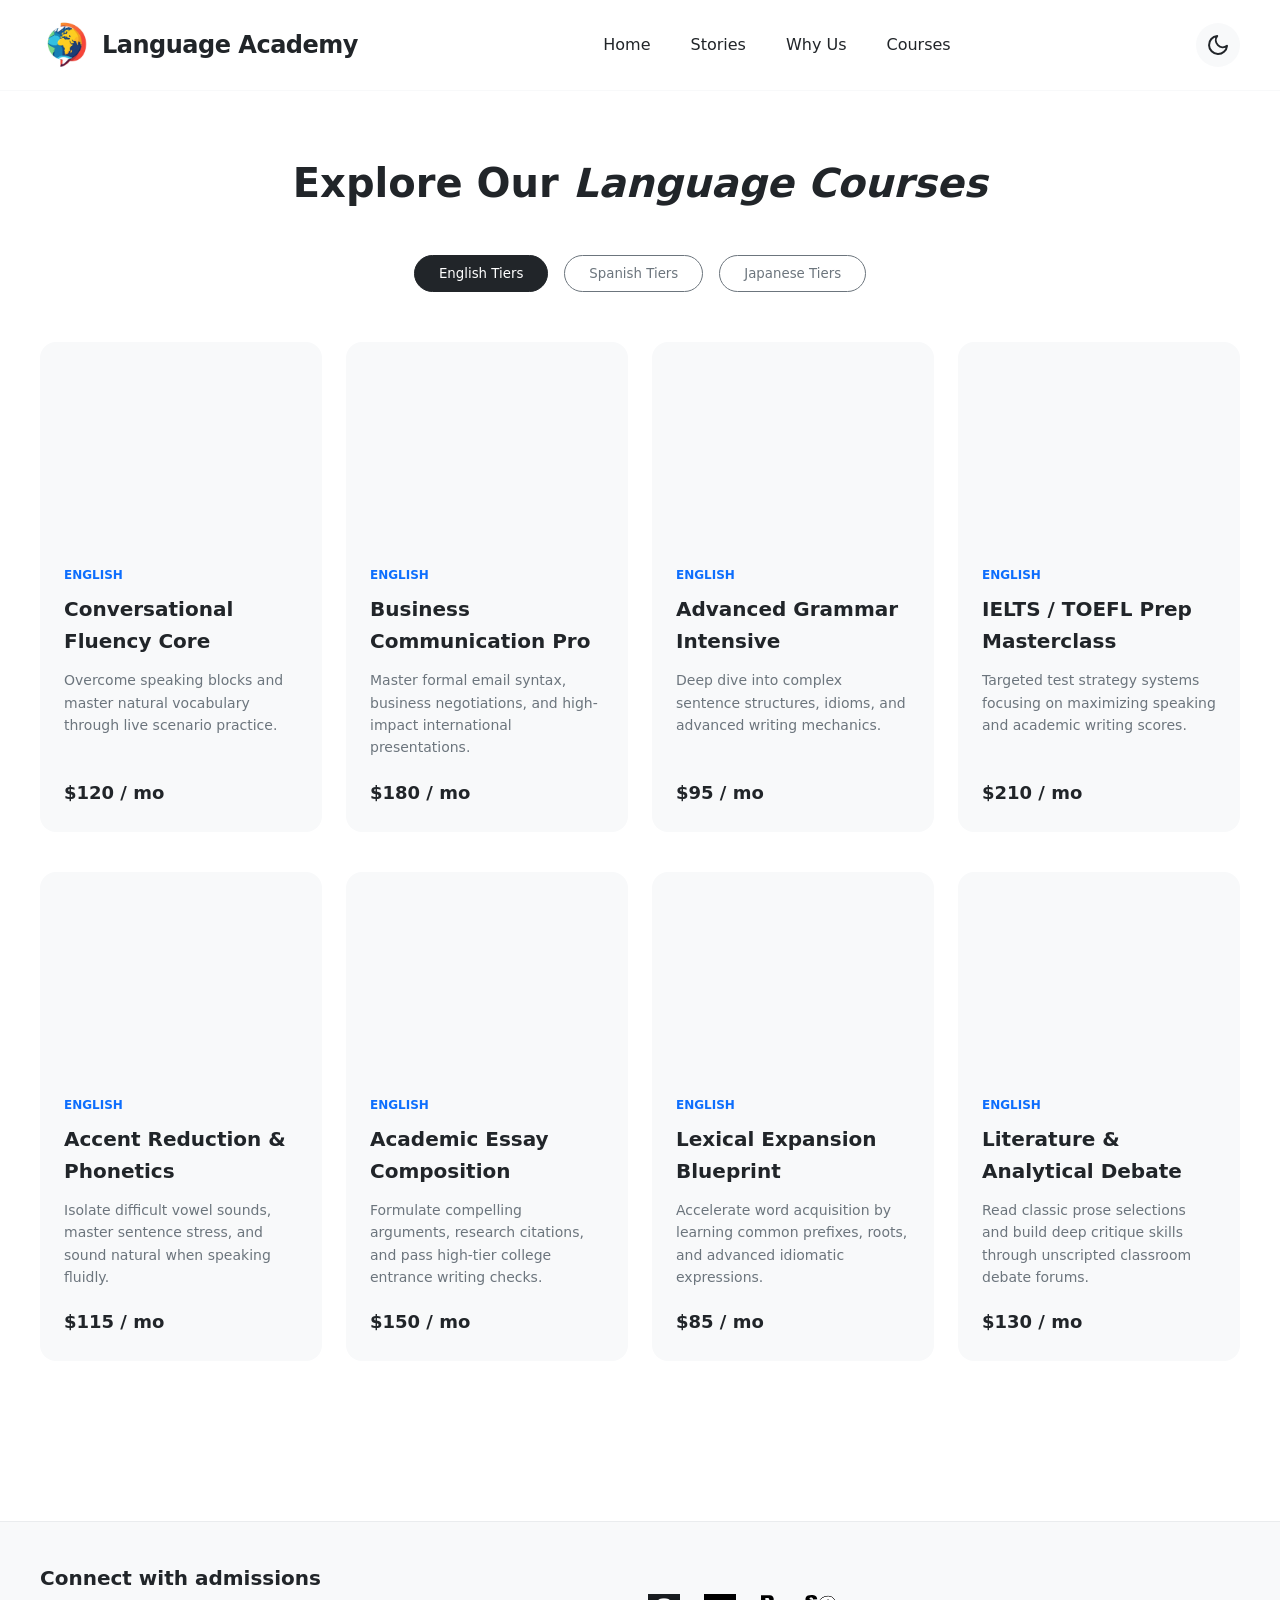
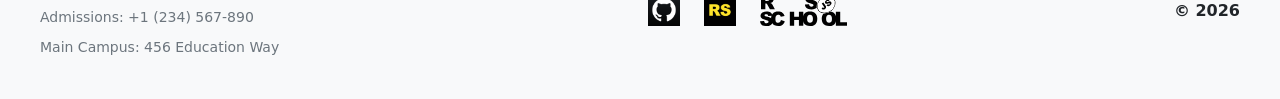
==== commit 8d423d74: "style: add hover background states and refactor slider into semantic list" ====
--- a/language-academy/catalog.html
+++ b/language-academy/catalog.html
@@ -46,7 +46,7 @@
             <line x1="18.36" y1="5.64" x2="19.78" y2="4.22"></line>
           </svg>
         </button>
-        <button class="burger-btn" aria-label="Open mobile navigation menu" aria-expanded="false">
+        <button class="burger-btn burger-toggle" aria-label="Open mobile navigation menu" aria-expanded="false">
           <span class="burger-btn__line"></span>
           <span class="burger-btn__line"></span>
         </button>
--- a/language-academy/css/style.css
+++ b/language-academy/css/style.css
@@ -1,4 +1,5 @@
 /* --- 1. THEME DESIGN PALETTE MATRIX --- */
+
 :root {
   --bg-primary: #ffffff;
   --bg-secondary: #f8f9fa;
@@ -7,6 +8,7 @@
   --btn-border: #6c757d;
   --accent-color: #0d6efd;
   --accent-hover: #0b5ed7;
+  --card-hover: #c4dff5;
   --transition-speed: 0.3s;
 }
 
@@ -18,9 +20,11 @@
   --btn-border: #ffffff;
   --accent-color: #3985ff;
   --accent-hover: #5495ff;
+  --card-hover: #041c42;
 }
 
 /* --- 2. UNIVERSAL LAYOUT RESETS --- */
+
 * {
   box-sizing: border-box;
   margin: 0;
@@ -67,6 +71,7 @@
 }
 
 /* --- 3. HEADER LAYOUT STYLES --- */
+
 .header {
   position: sticky;
   top: 0;
@@ -119,6 +124,7 @@
 }
 
 /* --- 4. INLINE SVG THEME TOGGLE CONTROL --- */
+
 .theme-toggle {
   width: 44px;
   height: 44px;
@@ -142,6 +148,7 @@
 [data-theme="dark"] .theme-icon--sun { display: block; }
 
 /* --- 5. MAIN CONTENT LAYOUT BLOCKS --- */
+
 .main {
   display: block;
 }
@@ -191,7 +198,7 @@
 
 .hero {
   width: 100%;
-  min-height: 600px;
+  height: 600px;
   display: flex;
   align-items: center;
   position: relative;
@@ -271,6 +278,7 @@
 .slider__track {
   display: flex;
   width: 100%;
+  list-style-type: none;
   transition: transform 0.5s cubic-bezier(0.25, 0.46, 0.45, 0.94);
 }
 
@@ -282,19 +290,38 @@
   text-align: center;
 }
 
+.slide__profile {
+  display: flex;
+  flex-direction: row;
+  align-items: center;
+  justify-content: center;
+  gap: 20px;
+  margin-bottom: 24px;
+}
+
+.slide__avatar {
+  width: 210px;
+  height: 280px;
+  border-radius: 6%;
+  object-fit: cover;
+  box-shadow: 0 4px 10px rgba(0, 0, 0, 0.05);
+}
+
+.slide__meta-wrapper {
+  text-align: left;
+}
 
 .slide__name {
   display: block;
   font-size: 22px;
   font-weight: 700;
-  margin-bottom: 4px;
+  margin-bottom: 2px;
 }
 
 .slide__meta {
   font-size: 14px;
   color: var(--accent-color);
   display: block;
-  margin-bottom: 20px;
 }
 
 .slide__text {
@@ -303,6 +330,11 @@
 }
 
 .slider__arrow {
+  color: var(--text-muted);
+  font-size: 26px;
+}
+
+.slider__arrow:hover {
   color: var(--text-main);
 }
 
@@ -364,6 +396,7 @@
 }
 
 /* --- 6. CATALOG PAGES CARD GRID --- */
+
 .catalog {
   padding: 60px 0 100px;
 }
@@ -456,6 +489,7 @@
 }
 
 /* --- 7. UNIFORM INTEGRATED FOOTER --- */
+
 .footer {
   background-color: var(--bg-secondary);
   padding: 40px 0;
@@ -503,8 +537,10 @@
 }
 
 /* --- 8. HOVER TRANSFORMATIONS --- */
+
 .header__nav-link,
 .theme-toggle,
+.burger-toggle,
 .btn,
 .category-btn,
 .card,
@@ -522,12 +558,18 @@
   opacity: 0.85;
 }
 
-.theme-toggle:hover {
+.theme-toggle:hover,
+.burger-toggle:hover {
   background-color: var(--text-main);
 }
+
 .theme-toggle:hover .theme-icon {
   color: var(--bg-primary);
   transform: rotate(15deg);
+}
+
+.burger-toggle:hover .burger-btn__line {
+  background-color: var(--bg-primary);
 }
 
 .btn--primary:hover {
@@ -554,6 +596,7 @@
 }
 
 .card:hover {
+  background-color: var(--card-hover);
   transform: translateY(-6px);
   box-shadow: 0 12px 24px rgba(0, 0, 0, 0.08);
 }
@@ -625,6 +668,8 @@
     gap: 6px;
     width: 44px;
     height: 44px;
+    border-radius: 50%;
+    background-color: var(--bg-secondary);
     align-items: center;
     transition: transform 0.25s var(--transition-speed) ease;
   }
@@ -645,16 +690,11 @@
   .burger-btn.open .burger-btn__line:nth-child(2) {
     transform: translateY(-4px) rotate(-45deg);
   }
-
-  .section { 
-    padding: 60px 0; 
-  }
   
   .hero {
     background-image: url("../assets/img/hero-bg-light.webp");
     background-position: center bottom;
     background-size: cover;
-    padding-bottom: 340px;
     min-height: auto;
   }
   
@@ -674,6 +714,10 @@
   
   .hero__title { 
     font-size: 38px; 
+  }
+
+  .slide__profile {
+    flex-direction: column;
   }
   
   .benefits__grid, 
@@ -708,42 +752,6 @@
   .catalog__grid {
     grid-template-columns: 1fr;
     gap: 24px;
-  }
-}
-
-@media (max-width: 380px) {
-  .container { 
-    padding: 0 16px; 
-  }
-  
-  .hero__title { 
-    font-size: 32px; 
-  }
-  
-  .hero__description { 
-    font-size: 16px; 
-  }
-  
-  .section-title { 
-    font-size: 28px; 
-  }
-  
-  .catalog__categories {
-    flex-wrap: wrap;
-    gap: 10px;
-  }
-
-  .category-btn { 
-    width: 100%; 
-    text-align: center; 
-  }
-
-  .slide { 
-    padding: 24px 16px; 
-  }
-  
-  .slide__text { 
-    font-size: 16px; 
   }
 }
 
@@ -885,9 +893,9 @@
 
 .modal__options-row {
   display: flex;
-  flex-direction: column; /* FORCES CLEAN VERTICAL BUTTON STACK ALIGNMENT */
+  flex-direction: column;
   gap: 10px;
-  align-items: flex-start; /* Aligns buttons neatly to the left side */
+  align-items: flex-start;
 }
 
 .modal__option-btn {
@@ -898,9 +906,9 @@
   font-weight: 500;
   color: var(--text-main);
   background-color: transparent;
-  width: 100%;            /* Allows buttons to cleanly fill container space visually */
-  max-width: 320px;       /* Keeps them perfectly proportioned and bounded */
-  text-align: left;       /* Left-aligns typography content for vertical menu stacks */
+  width: 100%;
+  max-width: 320px;
+  text-align: left;
   transition: all var(--transition-speed) ease;
 }
 
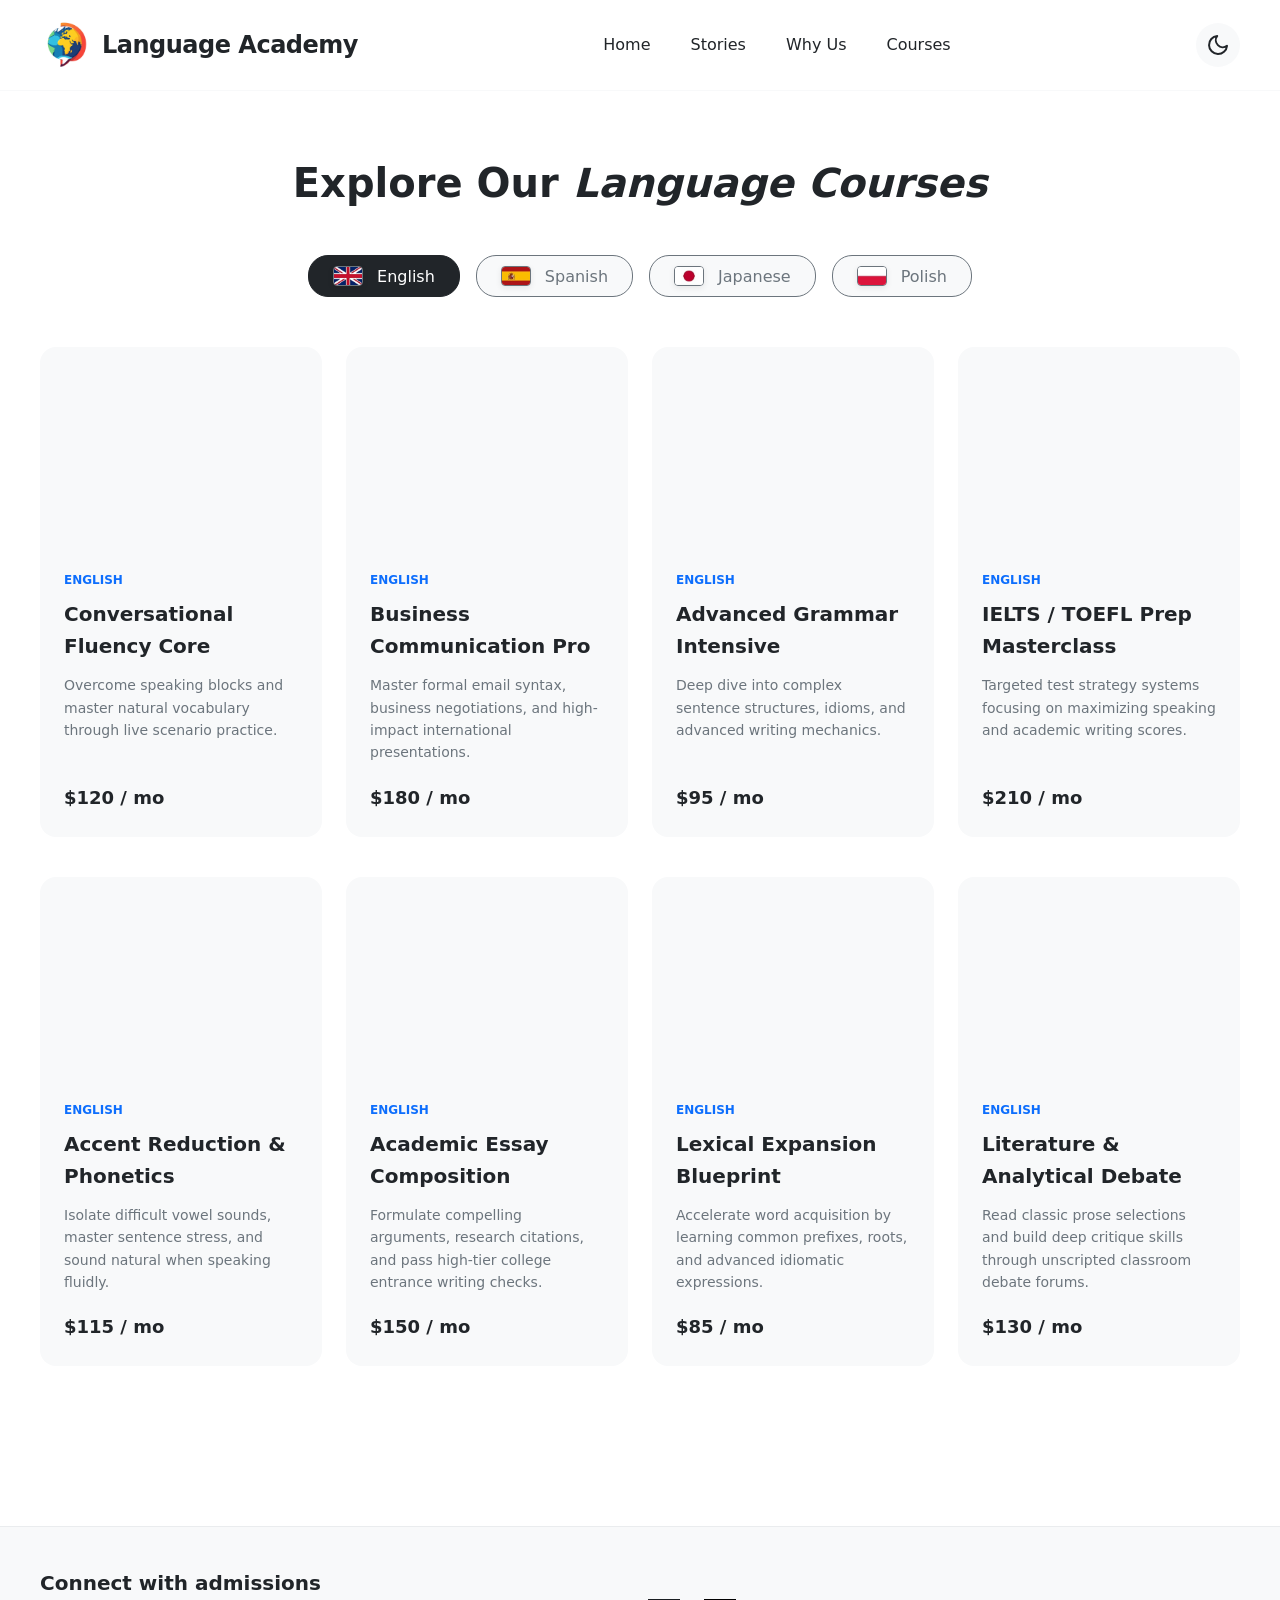
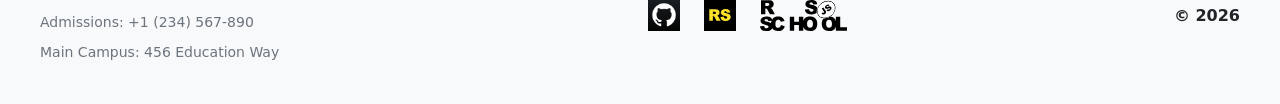
==== commit 7f04ab2d: "feat: expand catalog schema to 32 courses and integrate responsive button flags" ====
--- a/language-academy/catalog.html
+++ b/language-academy/catalog.html
@@ -60,9 +60,22 @@
         <h1 class="catalog__title">Explore Our <em>Language Courses</em></h1>
 
         <div class="catalog__categories">
-          <button class="category-btn active" data-category="english">English Tiers</button>
-          <button class="category-btn" data-category="spanish">Spanish Tiers</button>
-          <button class="category-btn" data-category="japanese">Japanese Tiers</button>
+          <button class="category-btn active" data-category="english">
+            <img class="category-btn--flag" src="./assets/img/flags/flag-uk.jpg" alt="Flag of United Kingdom"/>
+            English
+          </button>
+          <button class="category-btn" data-category="spanish">
+            <img class="category-btn--flag" src="./assets/img/flags/flag-spain.jpg" alt="Flag of Spain"/>
+            Spanish
+          </button>
+          <button class="category-btn" data-category="japanese">
+            <img class="category-btn--flag" src="./assets/img/flags/flag-japan.jpg" alt="Flag of Japan"/>
+            Japanese
+          </button>
+          <button class="category-btn" data-category="polish">
+            <img class="category-btn--flag" src="./assets/img/flags/flag-poland.jpg" alt="Flag of Poland"/>
+            Polish
+          </button>
         </div>
 
         <div class="catalog__grid"></div>
--- a/language-academy/css/style.css
+++ b/language-academy/css/style.css
@@ -362,6 +362,147 @@
 .slider__dot.active {
   opacity: 1;
   background-color: var(--accent-color);
+}
+
+
+.category-btn {
+  display: flex;
+  align-items: center;
+  justify-content: center;
+  
+  flex-direction: row;
+  gap: 14px;
+  padding: 12px 24px;
+  
+  background-color: var(--bg-secondary);
+  border: 1px solid var(--btn-border);
+  border-radius: 16px;
+  color: var(--text-main);
+  font-weight: 600;
+  font-size: 16px;
+  cursor: pointer;
+  transition: all var(--transition-speed) ease;
+}
+
+.category-btn--flag {
+  width: 30px;
+  height: 20px;
+  object-fit: cover;
+  border: 1px solid var(--text-muted);
+  border-radius: 4px;
+  box-shadow: 0 2px 6px rgba(0, 0, 0, 0.08);
+  transition: transform var(--transition-speed) ease;
+}
+
+.category-btn:hover .category-btn--flag {
+  transform: scale(1.04);
+}
+
+@media (max-width: 635px) {
+  .category-btn {
+    flex-direction: column;
+    gap: 8px;
+    padding: 16px 20px;
+  }
+}
+
+.banner-divider-1,
+.banner-divider-2 {
+  width: 100%;
+  height: 300px;
+  position: relative;
+  background-repeat: no-repeat;
+  background-position: center center;
+  background-size: 1440px auto;
+  transition: background-image var(--transition-speed) ease, height var(--transition-speed) ease;
+}
+
+.banner-divider-1 {
+  background-image: linear-gradient(to right, 
+                      var(--bg-primary) calc(50% - 720px), 
+                      transparent calc(50% - 600px), 
+                      transparent calc(50% + 600px), 
+                      var(--bg-primary) calc(50% + 720px)),
+                    url("../assets/img/photo-divider-1.webp");
+}
+
+[data-theme="dark"] .banner-divider-1 {
+  background-image: linear-gradient(to right, 
+                      var(--bg-primary) calc(50% - 720px), 
+                      rgba(18, 18, 18, 0.35) calc(50% - 600px), 
+                      rgba(18, 18, 18, 0.35) calc(50% + 600px), 
+                      var(--bg-primary) calc(50% + 720px)),
+                    url("../assets/img/photo-divider-1.webp");
+}
+
+.banner-divider-2 {
+  background-image: linear-gradient(to right, 
+                      var(--bg-primary) calc(50% - 720px), 
+                      transparent calc(50% - 600px), 
+                      transparent calc(50% + 600px), 
+                      var(--bg-primary) calc(50% + 720px)),
+                    url("../assets/img/photo-divider-2.webp");
+}
+
+[data-theme="dark"] .banner-divider-2 {
+  background-image: linear-gradient(to right, 
+                      var(--bg-primary) calc(50% - 720px), 
+                      rgba(18, 18, 18, 0.35) calc(50% - 600px), 
+                      rgba(18, 18, 18, 0.35) calc(50% + 600px), 
+                      var(--bg-primary) calc(50% + 720px)),
+                    url("../assets/img/photo-divider-2.webp");
+}
+
+
+@media (max-width: 768px) {
+  .banner-divider-1,
+  .banner-divider-2 {
+    height: 200px;
+    background-size: 720px auto;
+  }
+
+  .banner-divider-1 {
+    background-image: linear-gradient(to right, 
+                        var(--bg-primary) calc(50% - 360px), 
+                        transparent calc(50% - 300px), 
+                        transparent calc(50% + 300px), 
+                        var(--bg-primary) calc(50% + 360px)),
+                      url("../assets/img/photo-divider-1.webp");
+  }
+
+  [data-theme="dark"] .banner-divider-1 {
+    background-image: linear-gradient(to right, 
+                        var(--bg-primary) calc(50% - 360px), 
+                        rgba(18, 18, 18, 0.35) calc(50% - 300px), 
+                        rgba(18, 18, 18, 0.35) calc(50% + 300px), 
+                        var(--bg-primary) calc(50% + 360px)),
+                      url("../assets/img/photo-divider-1.webp");
+  }
+
+  .banner-divider-2 {
+    background-image: linear-gradient(to right, 
+                        var(--bg-primary) calc(50% - 360px), 
+                        transparent calc(50% - 300px), 
+                        transparent calc(50% + 300px), 
+                        var(--bg-primary) calc(50% + 360px)),
+                      url("../assets/img/photo-divider-2.webp");
+  }
+
+  [data-theme="dark"] .banner-divider-2 {
+    background-image: linear-gradient(to right, 
+                        var(--bg-primary) calc(50% - 360px), 
+                        rgba(18, 18, 18, 0.35) calc(50% - 300px), 
+                        rgba(18, 18, 18, 0.35) calc(50% + 300px), 
+                        var(--bg-primary) calc(50% + 360px)),
+                      url("../assets/img/photo-divider-2.webp");
+  }
+}
+
+@media (max-width: 380px) {
+  .banner-divider-1,
+  .banner-divider-2 {
+    height: 120px;
+  }
 }
 
 .benefits__text, .stats__text {
@@ -753,6 +894,12 @@
     grid-template-columns: 1fr;
     gap: 24px;
   }
+
+  .catalog__categories {
+    display: grid;
+    grid-template-columns: repeat(2, 1fr);
+    gap: 8px;
+  }
 }
 
 /* --- 10. INTERACTIVE CENTRAL MODAL SHELL STYLES --- */
